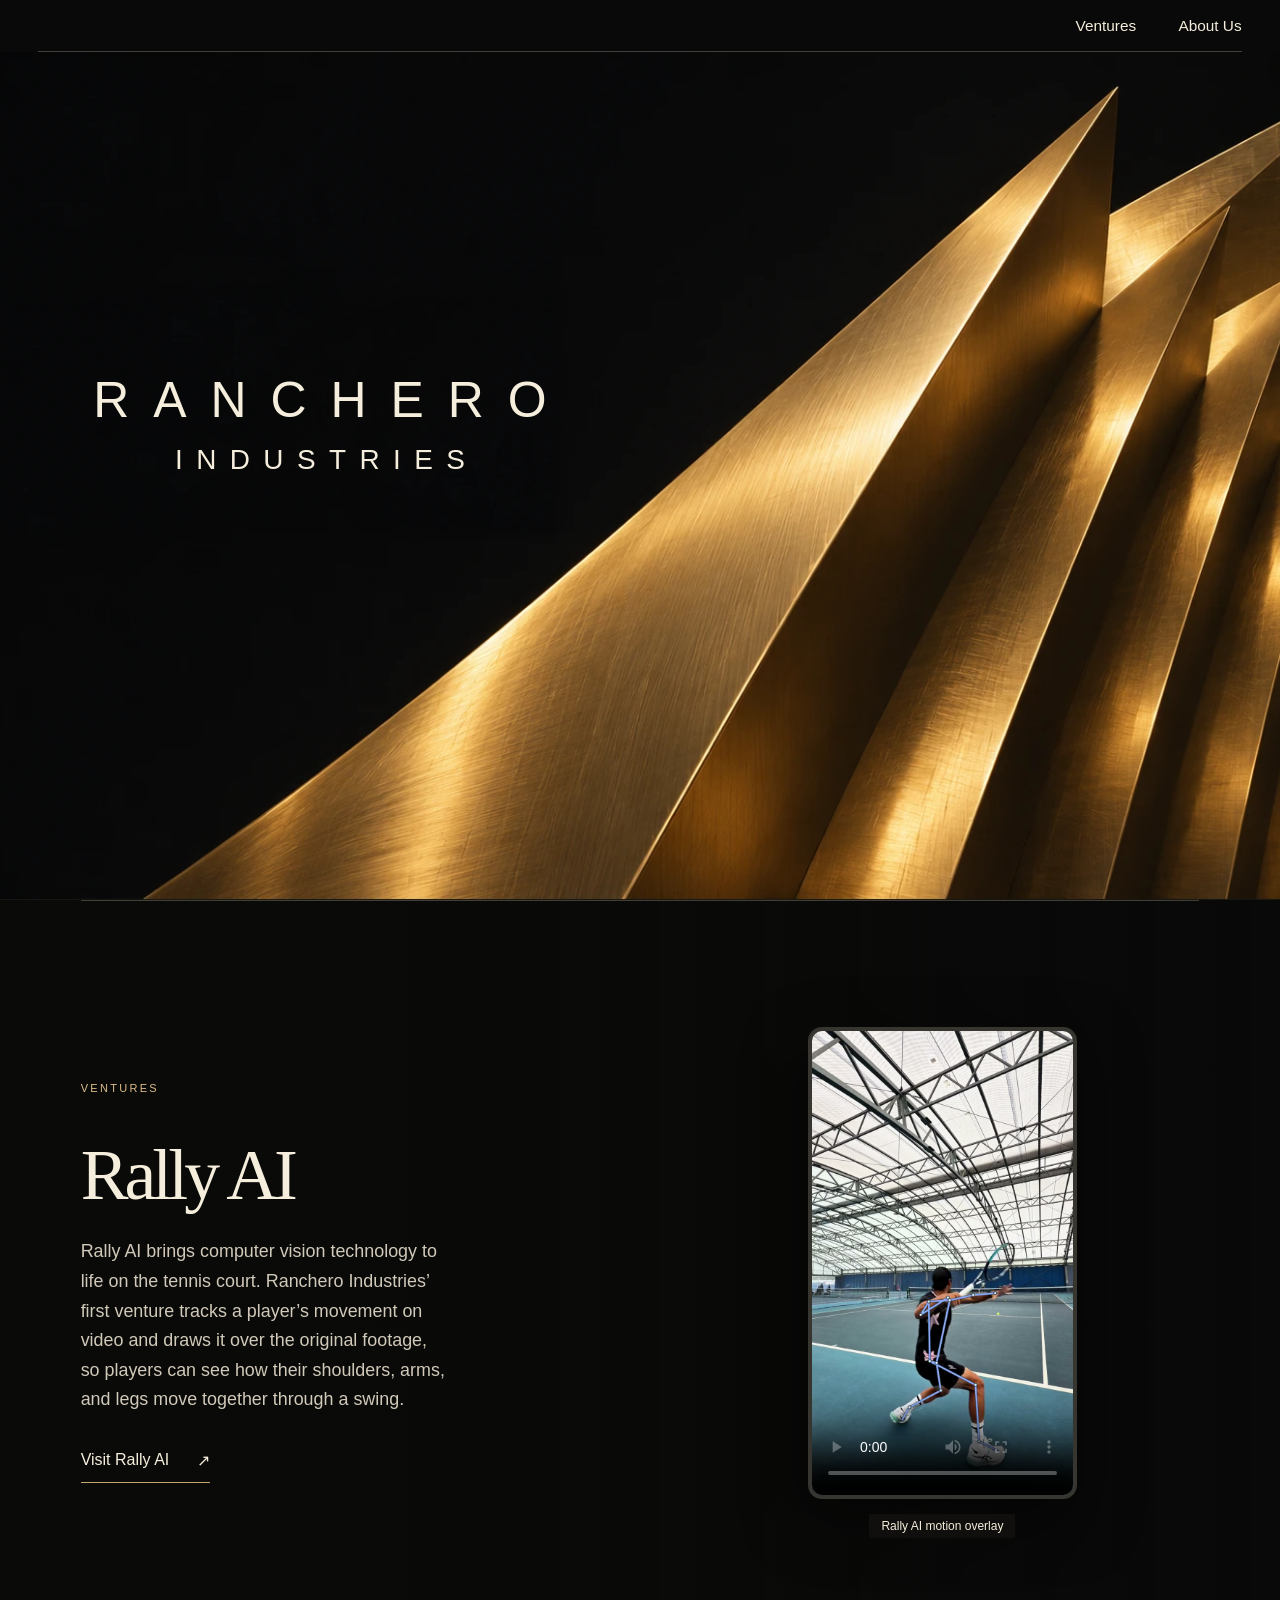
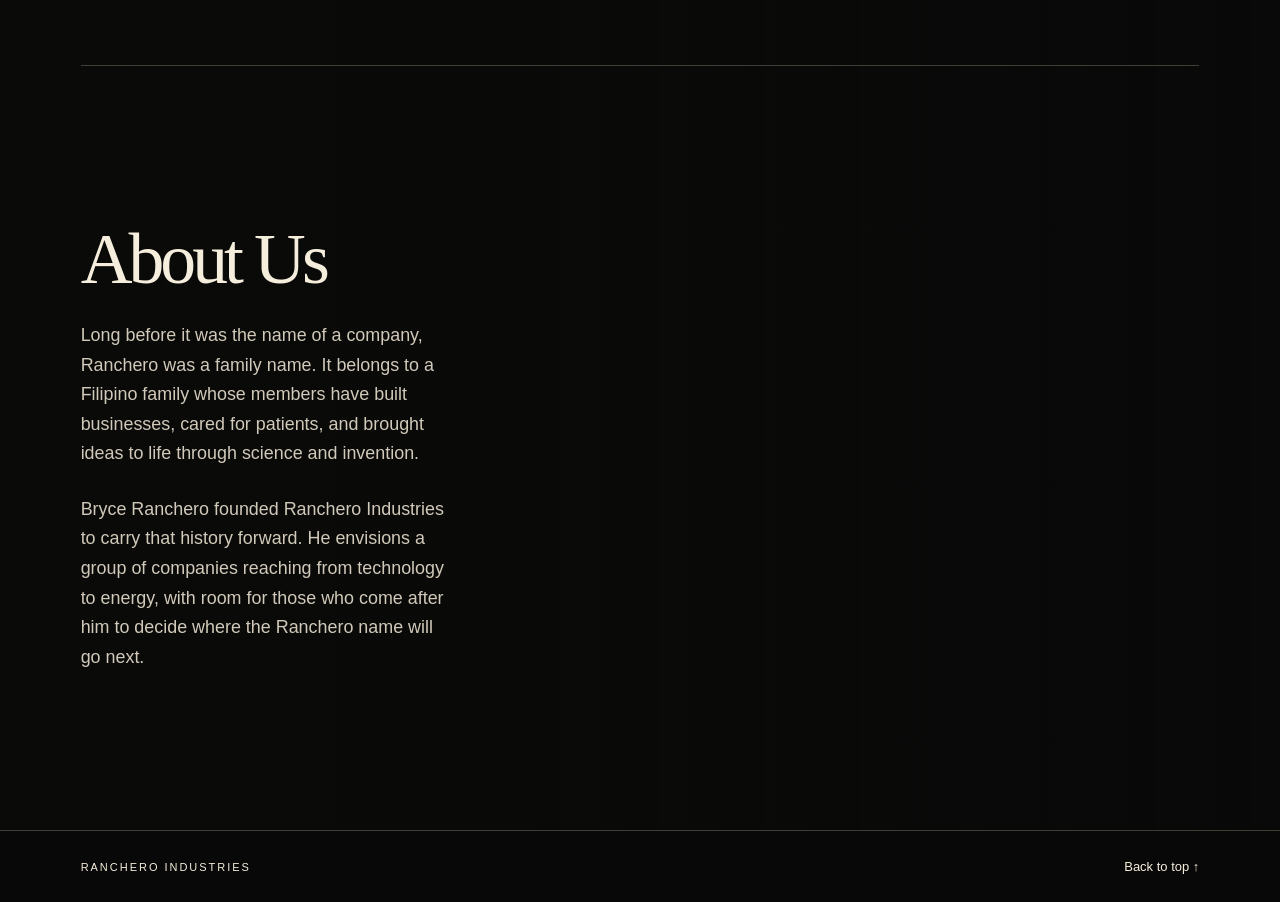
==== index.html @ 06ce4189 "Publish Ranchero Industries website" ====
<!doctype html>
<html lang="en">
<head>
  <meta charset="utf-8">
  <meta name="viewport" content="width=device-width, initial-scale=1">
  <meta name="theme-color" content="#090909">
  <meta name="description" content="Ranchero Industries is the home of Bryce Ranchero’s ventures, beginning with Rally AI.">
  <link rel="canonical" href="https://rancheroindustries.com/">
  <title>Ranchero Industries | Bryce Ranchero</title>
  <link rel="stylesheet" href="style.css">
  <script src="scroll.js" defer></script>
</head>
<body id="top">
  <a class="skip" href="#ventures">Skip to ventures</a>
  <div class="sculpture" aria-hidden="true"></div>
  <header class="site-header">
    <nav aria-label="Main navigation">
      <a href="#ventures">Ventures</a>
      <a href="#about">About Us</a>
    </nav>
  </header>
  <main>
    <section class="hero" aria-labelledby="company">
      <h1 class="wordmark" id="company"><span>Ranchero</span> <span>Industries</span></h1>
    </section>
    <section class="chapter ventures" id="ventures" aria-labelledby="venture-title">
      <div class="reading-column">
        <p class="section-label">Ventures</p>
        <h2 id="venture-title">Rally AI</h2>
        <p class="body-copy">Rally AI brings computer vision technology to life on the tennis court. Ranchero Industries’ first venture tracks a player’s movement on video and draws it over the original footage, so players can see how their shoulders, arms, and legs move together through a swing.</p>
        <a class="action" href="https://therallyai.com">Visit Rally AI <span aria-hidden="true">↗</span></a>
      </div>
      <figure class="product">
        <video width="810" height="1440" controls playsinline preload="metadata" poster="assets/indoor-rally-skeleton-poster.jpg" aria-label="Tennis practice with Rally AI tracking the near player’s movement">
          <source src="assets/indoor-rally-skeleton.mp4" type="video/mp4">
          <a href="assets/indoor-rally-skeleton.mp4">Watch the motion overlay</a>
        </video>
        <figcaption>Rally AI motion overlay</figcaption>
      </figure>
    </section>
    <section class="chapter" id="about" aria-labelledby="about-title">
      <div class="reading-column" id="vision">
        <h2 id="about-title">About Us</h2>
        <p class="body-copy">Long before it was the name of a company, Ranchero was a family name. It belongs to a Filipino family whose members have built businesses, cared for patients, and brought ideas to life through science and invention.</p>
        <p class="body-copy">Bryce Ranchero founded Ranchero Industries to carry that history forward. He envisions a group of companies reaching from technology to energy, with room for those who come after him to decide where the Ranchero name will go next.</p>
      </div>
    </section>
  </main>
  <footer>
    <span>Ranchero Industries</span>
    <a href="#top">Back to top ↑</a>
  </footer>
</body>
</html>
---- style.css ----
:root {
  color-scheme: dark;
  --ink: #090909;
  --ivory: #f6eedc;
  --muted: #d1c9b9;
  --rule: rgb(232 219 191 / 25%);
  --header: clamp(52px, 3.77vw, 74px);
  --gutter: clamp(24px, 6.3vw, 126px);
  font-family: Helvetica, Arial, sans-serif;
  color: var(--ivory);
  background: var(--ink);
  scroll-padding-top: var(--header);
}
* { box-sizing: border-box; }
body { margin: 0; isolation: isolate; }
a { color: inherit; text-decoration: none; }
a:focus-visible { outline: 2px solid var(--ivory); outline-offset: 5px; }
.skip { position: fixed; top: -100px; left: 1rem; z-index: 5; padding: 10px; background: var(--ink); }
.skip:focus { top: 6px; }
.sculpture {
  position: fixed;
  z-index: -1;
  pointer-events: none;
  inset: var(--header) 0 0;
  background: var(--ink) url("assets/brass-sculpture.webp") center / cover no-repeat;
  transform-origin: 77% 55%;
  transform: scale(var(--art-scale, 1));
}
.site-header {
  position: sticky;
  top: 0;
  z-index: 3;
  padding: 0 3%;
  background: #090909;
}
nav {
  height: var(--header);
  display: flex;
  justify-content: flex-end;
  align-items: stretch;
  gap: clamp(24px, 3.3vw, 56px);
  border-bottom: 1px solid var(--rule);
}
nav a { display: grid; align-items: center; font-size: clamp(14px, 1.2vw, 21px); }
nav a:hover, footer a:hover { text-decoration: underline; text-underline-offset: .35em; }
.hero { position: relative; height: calc(100svh - var(--header)); }
.wordmark {
  position: absolute;
  left: 25%;
  top: 44%;
  transform: translate(-50%, -50%);
  display: grid;
  justify-items: center;
  gap: .35em;
  margin: 0;
  color: var(--ivory);
  font: 400 3.9vw/1.1 Helvetica, Arial, sans-serif;
  text-transform: uppercase;
}
.wordmark span { letter-spacing: .48em; padding-left: .48em; }
.wordmark span + span { font-size: .56em; }
.chapter {
  position: relative;
  display: grid;
  align-content: center;
  min-height: 85svh;
  padding: clamp(64px, 9vw, 155px) var(--gutter);
  background: linear-gradient(90deg, rgb(10 10 9 / 99%) 0%, rgb(10 10 9 / 93%) 41%, rgb(10 10 9 / 62%) 63%, rgb(10 10 9 / 8%));
}
.chapter::before {
  content: "";
  position: absolute;
  inset: 0 var(--gutter) auto;
  height: 1px;
  background: var(--rule);
}
.reading-column { max-width: 660px; }
.section-label {
  margin: 0 0 clamp(25px, 3.5vw, 54px);
  font-size: 11px;
  font-weight: 500;
  letter-spacing: .21em;
  text-transform: uppercase;
  color: #debe89;
}
h2 { font: 400 clamp(48px, 5.6vw, 94px)/1.01 Georgia, serif; letter-spacing: -.055em; margin: 0; }
.body-copy { max-width: 37ch; font-size: clamp(17px, 1.4vw, 21px); line-height: 1.65; color: var(--muted); margin: 26px 0 0; }
.byline { font-size: 16px; line-height: 1.5; margin: 38px 0 0; }
.byline span { display: block; margin-top: 3px; font-size: 13px; color: var(--muted); }
.ventures { grid-template-columns: minmax(0, 1fr) minmax(0, .95fr); align-items: center; gap: 5vw; }
.action {
  display: inline-flex;
  align-items: center;
  gap: 28px;
  border-bottom: 1px solid #c5a66e;
  margin-top: 24px;
  padding: 12px 0;
}
.action:hover { color: #ffe1ab; }
.product { justify-self: center; text-align: center; margin: 0; }
.product video {
  display: block;
  width: min(100%, clamp(235px, 21vw, 320px));
  height: auto;
  margin: 0 auto;
  border: 4px solid #36352f;
  border-radius: 14px;
  box-shadow: 0 20px 60px #0008;
}
.product figcaption { margin: 15px auto 0; padding: 5px 12px; width: fit-content; background: #12110fee; font-size: 12px; color: var(--ivory); }
footer {
  display: flex;
  align-items: center;
  justify-content: space-between;
  padding: 28px var(--gutter);
  border-top: 1px solid var(--rule);
  background: rgb(9 9 9 / 90%);
  font-size: 13px;
}
footer span { letter-spacing: .18em; text-transform: uppercase; font-size: 11px; }
@media (max-width: 650px) {
  .sculpture { background-position: 54% center; }
  .wordmark {
    top: 27%;
    left: 50%;
    font-size: clamp(26px, 8vw, 48px);
  }
  .hero { background: linear-gradient(#090909 0%, rgb(9 9 9 / 96%) 24%, transparent 59%); }
  .chapter {
    min-height: 75svh;
    padding-right: max(48px, 16vw);
    background: linear-gradient(90deg, rgb(9 9 9 / 98%) 0%, rgb(9 9 9 / 92%) 62%, rgb(9 9 9 / 52%) 86%, rgb(9 9 9 / 14%));
  }
  .ventures { grid-template-columns: 1fr; gap: 36px; }
  .product { justify-self: start; }
  footer { gap: 16px; }
}
@media (prefers-reduced-motion: reduce) {
  .sculpture { transform: none; }
}
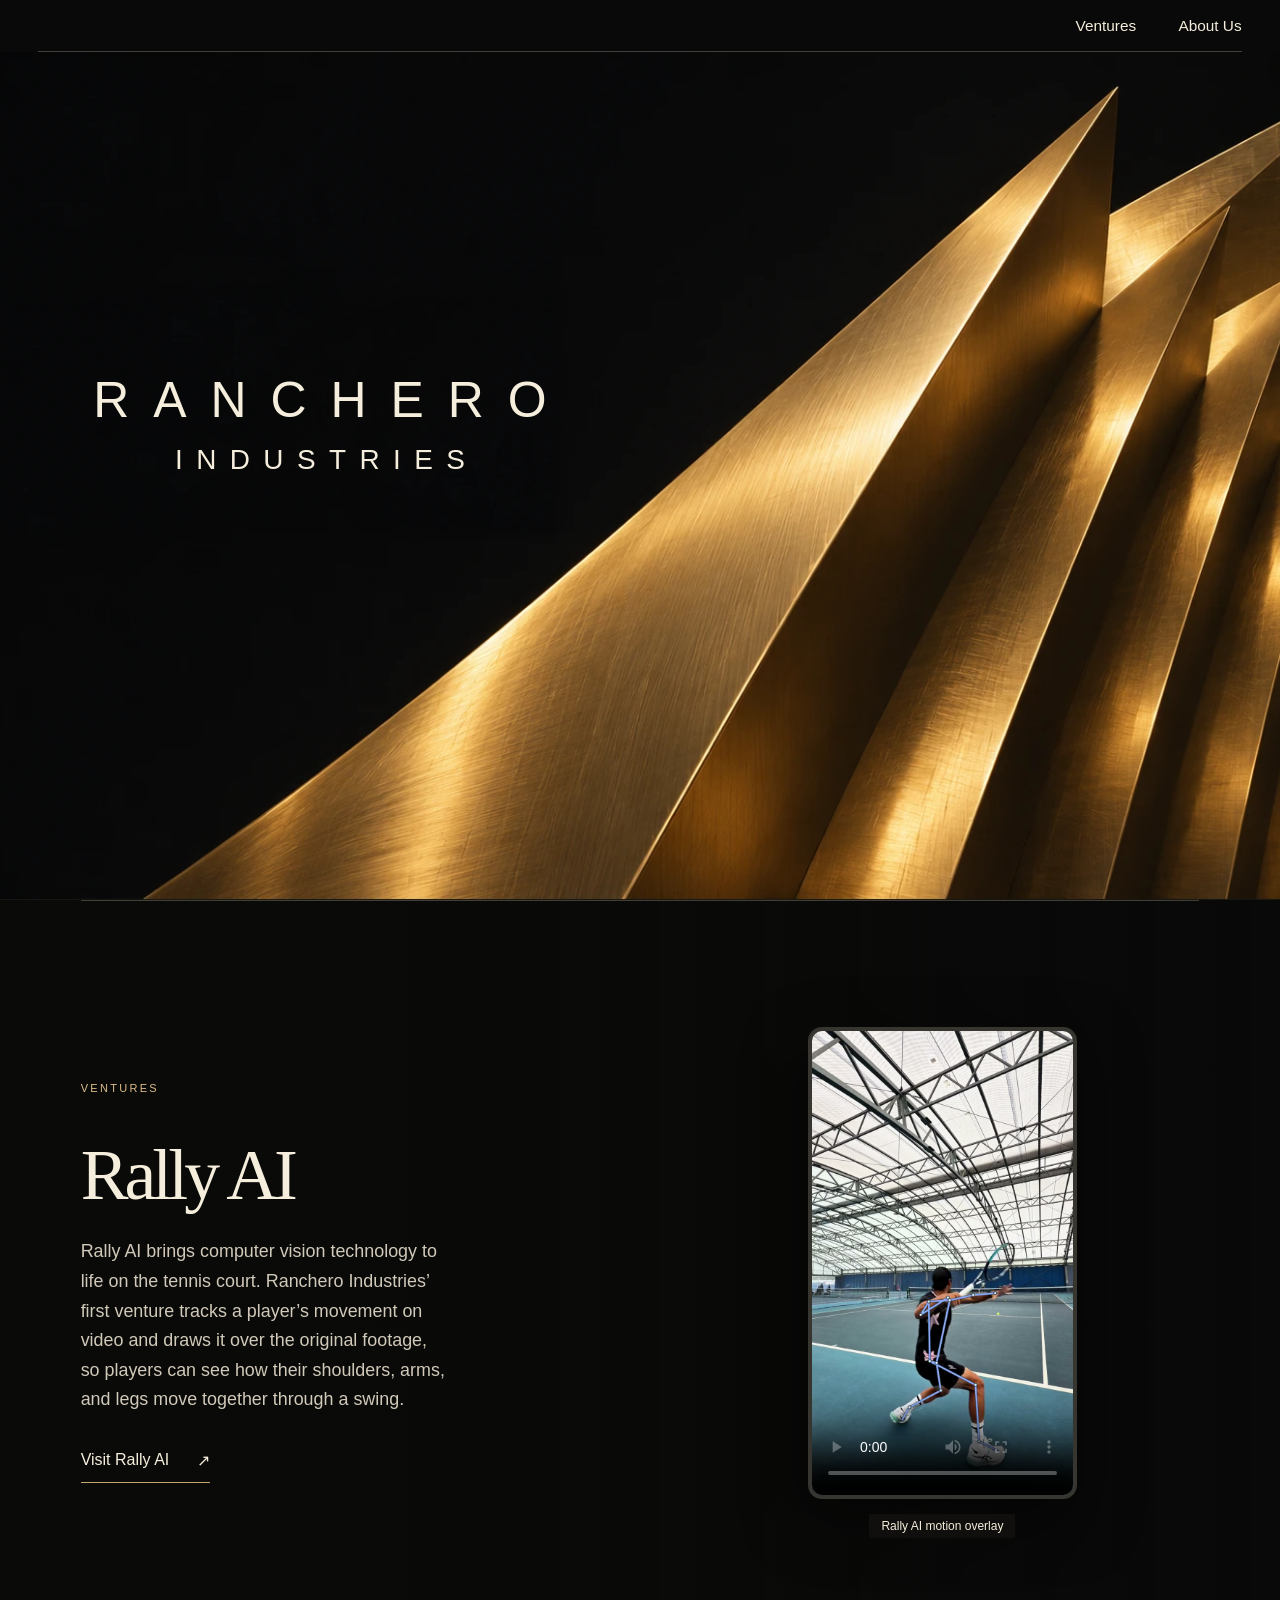
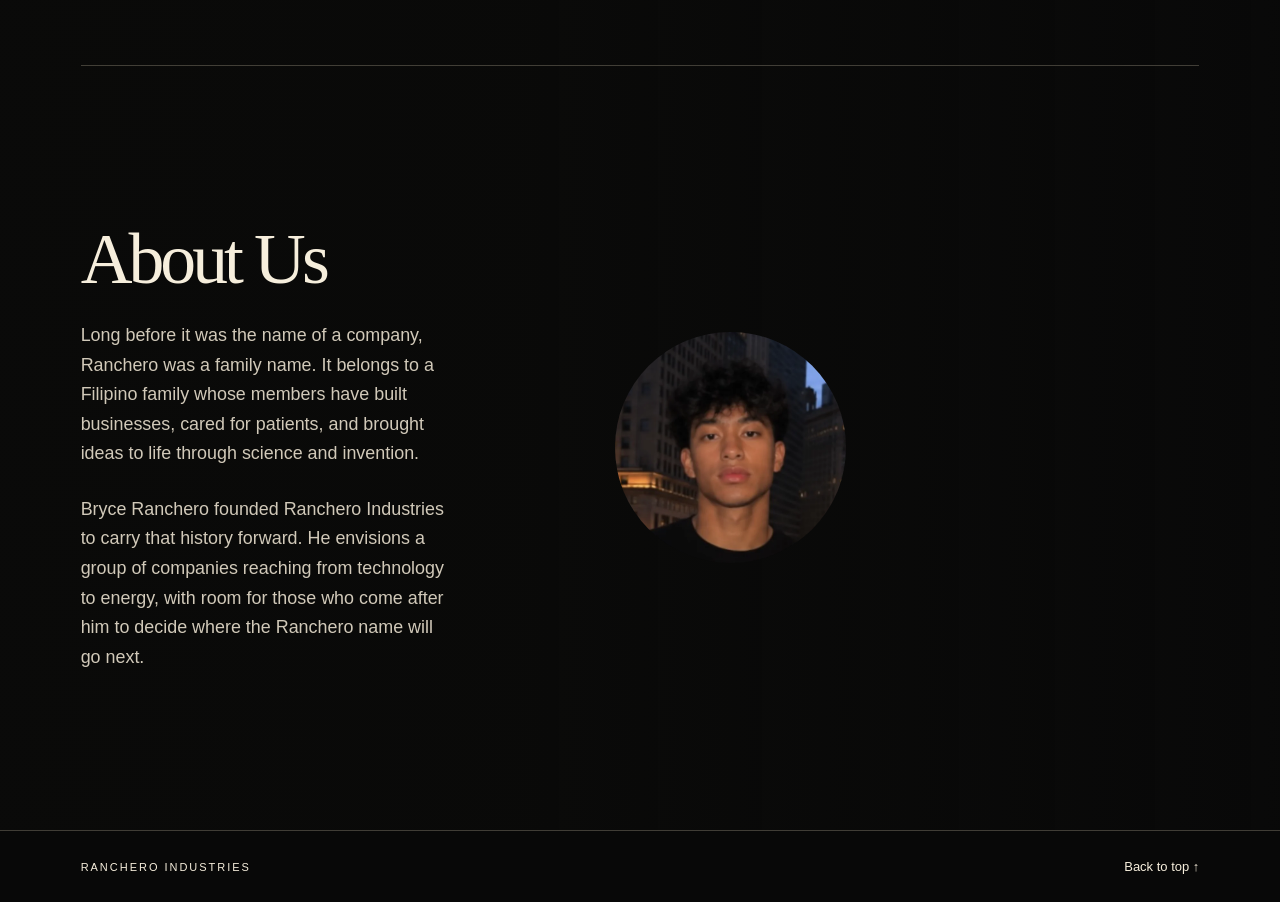
==== commit ff3aa1d1: "Add a circular founder portrait to About Us" ====
--- a/index.html
+++ b/index.html
@@ -7,7 +7,7 @@
   <meta name="description" content="Ranchero Industries is the home of Bryce Ranchero’s ventures, beginning with Rally AI.">
   <link rel="canonical" href="https://rancheroindustries.com/">
   <title>Ranchero Industries | Bryce Ranchero</title>
-  <link rel="stylesheet" href="style.css">
+  <link rel="stylesheet" href="style.css?v=founder-portrait">
   <script src="scroll.js" defer></script>
 </head>
 <body id="top">
@@ -39,10 +39,13 @@
       </figure>
     </section>
     <section class="chapter" id="about" aria-labelledby="about-title">
-      <div class="reading-column" id="vision">
+      <div class="about-layout" id="vision">
         <h2 id="about-title">About Us</h2>
-        <p class="body-copy">Long before it was the name of a company, Ranchero was a family name. It belongs to a Filipino family whose members have built businesses, cared for patients, and brought ideas to life through science and invention.</p>
-        <p class="body-copy">Bryce Ranchero founded Ranchero Industries to carry that history forward. He envisions a group of companies reaching from technology to energy, with room for those who come after him to decide where the Ranchero name will go next.</p>
+        <img class="founder-portrait" src="assets/bryce-ranchero.webp" alt="Bryce Ranchero, founder of Ranchero Industries" width="720" height="720" loading="lazy">
+        <div class="about-copy">
+          <p class="body-copy">Long before it was the name of a company, Ranchero was a family name. It belongs to a Filipino family whose members have built businesses, cared for patients, and brought ideas to life through science and invention.</p>
+          <p class="body-copy">Bryce Ranchero founded Ranchero Industries to carry that history forward. He envisions a group of companies reaching from technology to energy, with room for those who come after him to decide where the Ranchero name will go next.</p>
+        </div>
       </div>
     </section>
   </main>
--- a/style.css
+++ b/style.css
@@ -75,6 +75,23 @@
   background: var(--rule);
 }
 .reading-column { max-width: 660px; }
+.about-layout {
+  display: grid;
+  grid-template-areas: "title portrait" "copy portrait";
+  grid-template-columns: minmax(0, 50ch) auto;
+  column-gap: clamp(32px, 7vw, 112px);
+  justify-content: start;
+}
+.about-layout h2 { grid-area: title; }
+.about-copy { grid-area: copy; }
+.founder-portrait {
+  grid-area: portrait;
+  align-self: center;
+  display: block;
+  width: clamp(144px, 18vw, 250px);
+  height: auto;
+  border-radius: 50%;
+}
 .section-label {
   margin: 0 0 clamp(25px, 3.5vw, 54px);
   font-size: 11px;
@@ -119,7 +136,13 @@
 }
 footer span { letter-spacing: .18em; text-transform: uppercase; font-size: 11px; }
 @media (max-width: 650px) {
-  .sculpture { background-position: 54% center; }
+  .sculpture {
+    inset: 38svh 0 auto;
+    /* Keep the photo crop stable as the browser toolbar slides out of view. */
+    height: calc(100lvh - 38svh);
+    background-position: 88% top;
+    transform: none;
+  }
   .wordmark {
     top: 27%;
     left: 50%;
@@ -132,8 +155,28 @@
     background: linear-gradient(90deg, rgb(9 9 9 / 98%) 0%, rgb(9 9 9 / 92%) 62%, rgb(9 9 9 / 52%) 86%, rgb(9 9 9 / 14%));
   }
   .ventures { grid-template-columns: 1fr; gap: 36px; }
+  .about-layout {
+    grid-template-areas: "title portrait" "copy copy";
+    grid-template-columns: minmax(0, 1fr) auto;
+    align-items: center;
+    column-gap: 12px;
+  }
+  .about-layout h2 { font-size: clamp(39px, 12.5vw, 48px); }
+  .founder-portrait { width: clamp(64px, 21vw, 104px); }
+  .ventures::after {
+    content: "";
+    position: absolute;
+    inset: auto 0 100%;
+    height: clamp(48px, 10svh, 96px);
+    background: inherit;
+    mask-image: linear-gradient(transparent, black);
+    pointer-events: none;
+  }
   .product { justify-self: start; }
   footer { gap: 16px; }
+}
+@media (max-width: 650px) and (prefers-reduced-motion: no-preference) {
+  :root { scroll-behavior: smooth; }
 }
 @media (prefers-reduced-motion: reduce) {
   .sculpture { transform: none; }
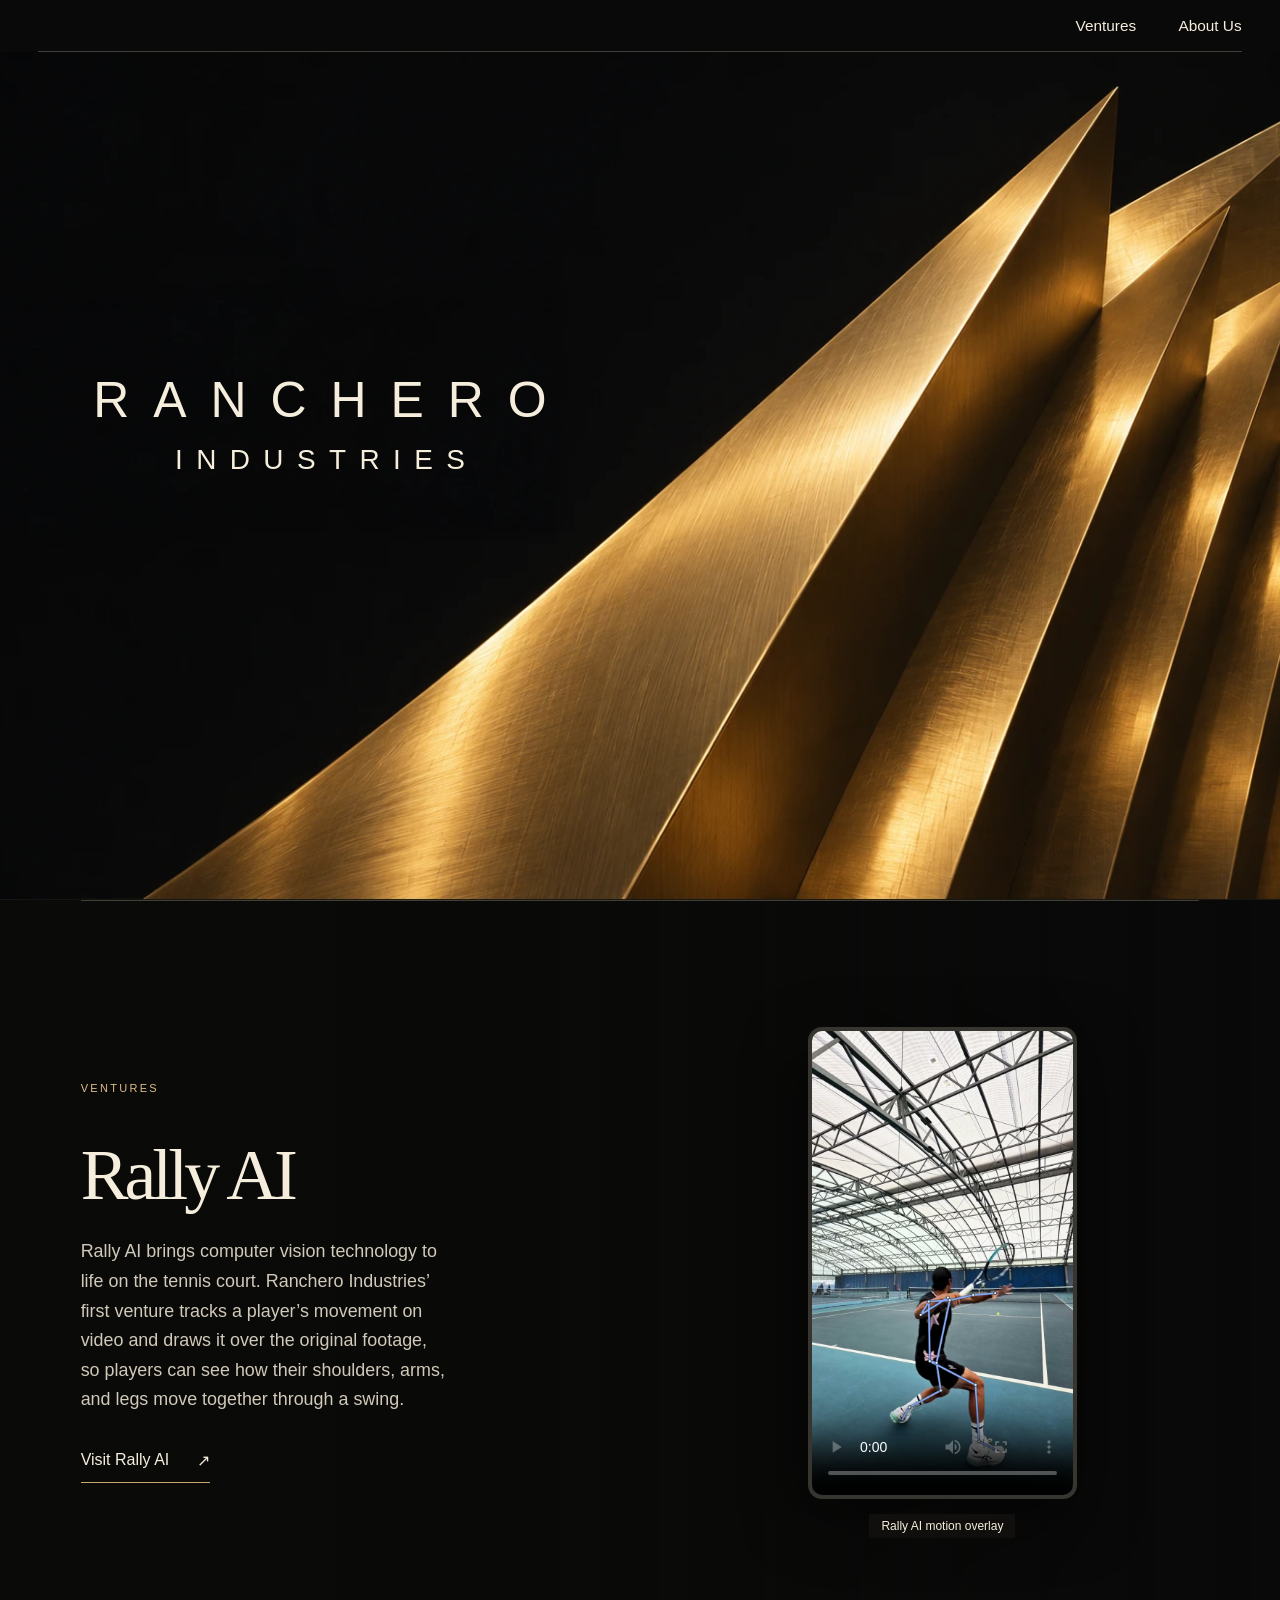
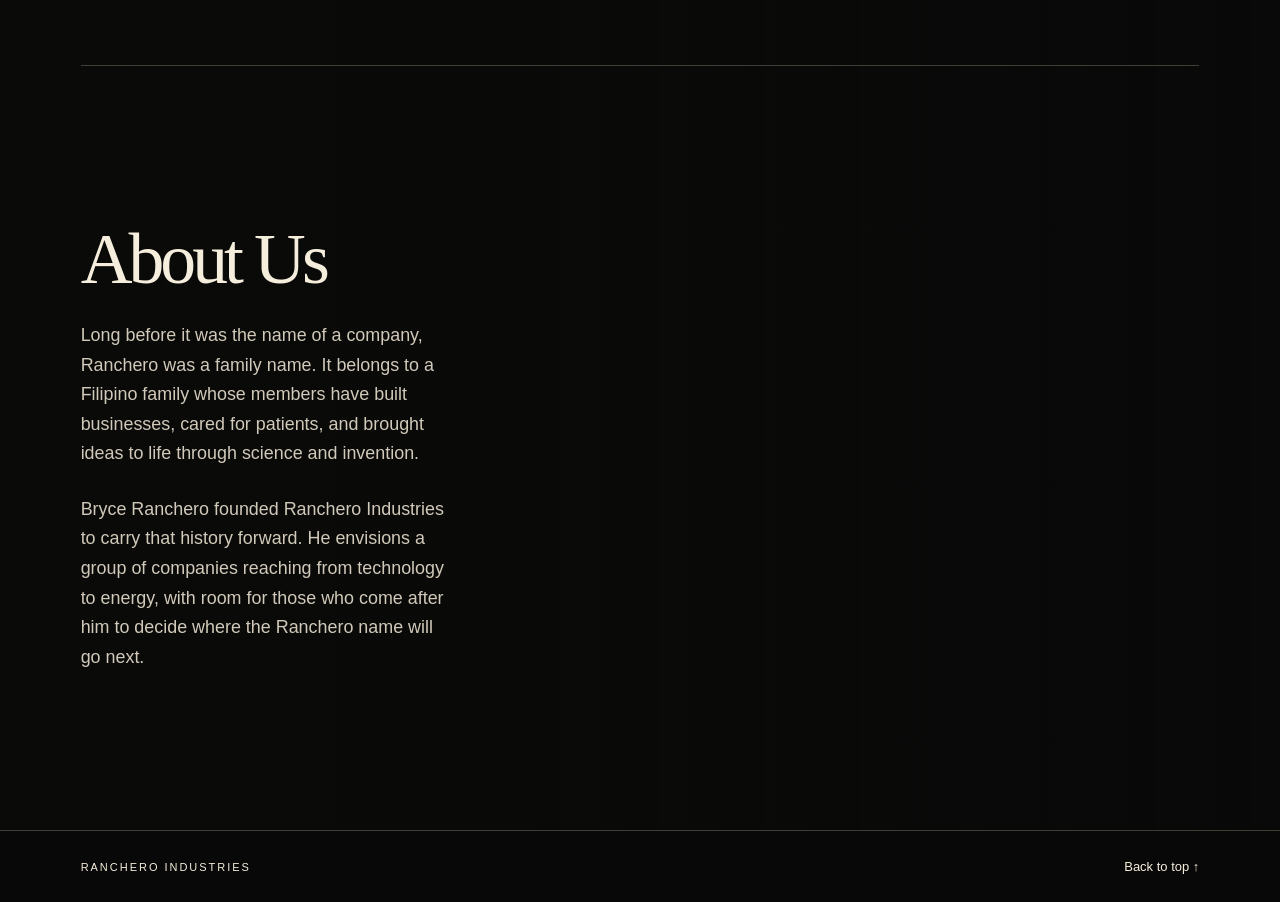
==== commit e6328087: "Remove the founder portrait and restore the About Us layout" ====
--- a/index.html
+++ b/index.html
@@ -7,7 +7,7 @@
   <meta name="description" content="Ranchero Industries is the home of Bryce Ranchero’s ventures, beginning with Rally AI.">
   <link rel="canonical" href="https://rancheroindustries.com/">
   <title>Ranchero Industries | Bryce Ranchero</title>
-  <link rel="stylesheet" href="style.css?v=founder-portrait">
+  <link rel="stylesheet" href="style.css">
   <script src="scroll.js" defer></script>
 </head>
 <body id="top">
@@ -39,13 +39,10 @@
       </figure>
     </section>
     <section class="chapter" id="about" aria-labelledby="about-title">
-      <div class="about-layout" id="vision">
+      <div class="reading-column" id="vision">
         <h2 id="about-title">About Us</h2>
-        <img class="founder-portrait" src="assets/bryce-ranchero.webp" alt="Bryce Ranchero, founder of Ranchero Industries" width="720" height="720" loading="lazy">
-        <div class="about-copy">
-          <p class="body-copy">Long before it was the name of a company, Ranchero was a family name. It belongs to a Filipino family whose members have built businesses, cared for patients, and brought ideas to life through science and invention.</p>
-          <p class="body-copy">Bryce Ranchero founded Ranchero Industries to carry that history forward. He envisions a group of companies reaching from technology to energy, with room for those who come after him to decide where the Ranchero name will go next.</p>
-        </div>
+        <p class="body-copy">Long before it was the name of a company, Ranchero was a family name. It belongs to a Filipino family whose members have built businesses, cared for patients, and brought ideas to life through science and invention.</p>
+        <p class="body-copy">Bryce Ranchero founded Ranchero Industries to carry that history forward. He envisions a group of companies reaching from technology to energy, with room for those who come after him to decide where the Ranchero name will go next.</p>
       </div>
     </section>
   </main>
--- a/style.css
+++ b/style.css
@@ -75,23 +75,6 @@
   background: var(--rule);
 }
 .reading-column { max-width: 660px; }
-.about-layout {
-  display: grid;
-  grid-template-areas: "title portrait" "copy portrait";
-  grid-template-columns: minmax(0, 50ch) auto;
-  column-gap: clamp(32px, 7vw, 112px);
-  justify-content: start;
-}
-.about-layout h2 { grid-area: title; }
-.about-copy { grid-area: copy; }
-.founder-portrait {
-  grid-area: portrait;
-  align-self: center;
-  display: block;
-  width: clamp(144px, 18vw, 250px);
-  height: auto;
-  border-radius: 50%;
-}
 .section-label {
   margin: 0 0 clamp(25px, 3.5vw, 54px);
   font-size: 11px;
@@ -155,14 +138,6 @@
     background: linear-gradient(90deg, rgb(9 9 9 / 98%) 0%, rgb(9 9 9 / 92%) 62%, rgb(9 9 9 / 52%) 86%, rgb(9 9 9 / 14%));
   }
   .ventures { grid-template-columns: 1fr; gap: 36px; }
-  .about-layout {
-    grid-template-areas: "title portrait" "copy copy";
-    grid-template-columns: minmax(0, 1fr) auto;
-    align-items: center;
-    column-gap: 12px;
-  }
-  .about-layout h2 { font-size: clamp(39px, 12.5vw, 48px); }
-  .founder-portrait { width: clamp(64px, 21vw, 104px); }
   .ventures::after {
     content: "";
     position: absolute;
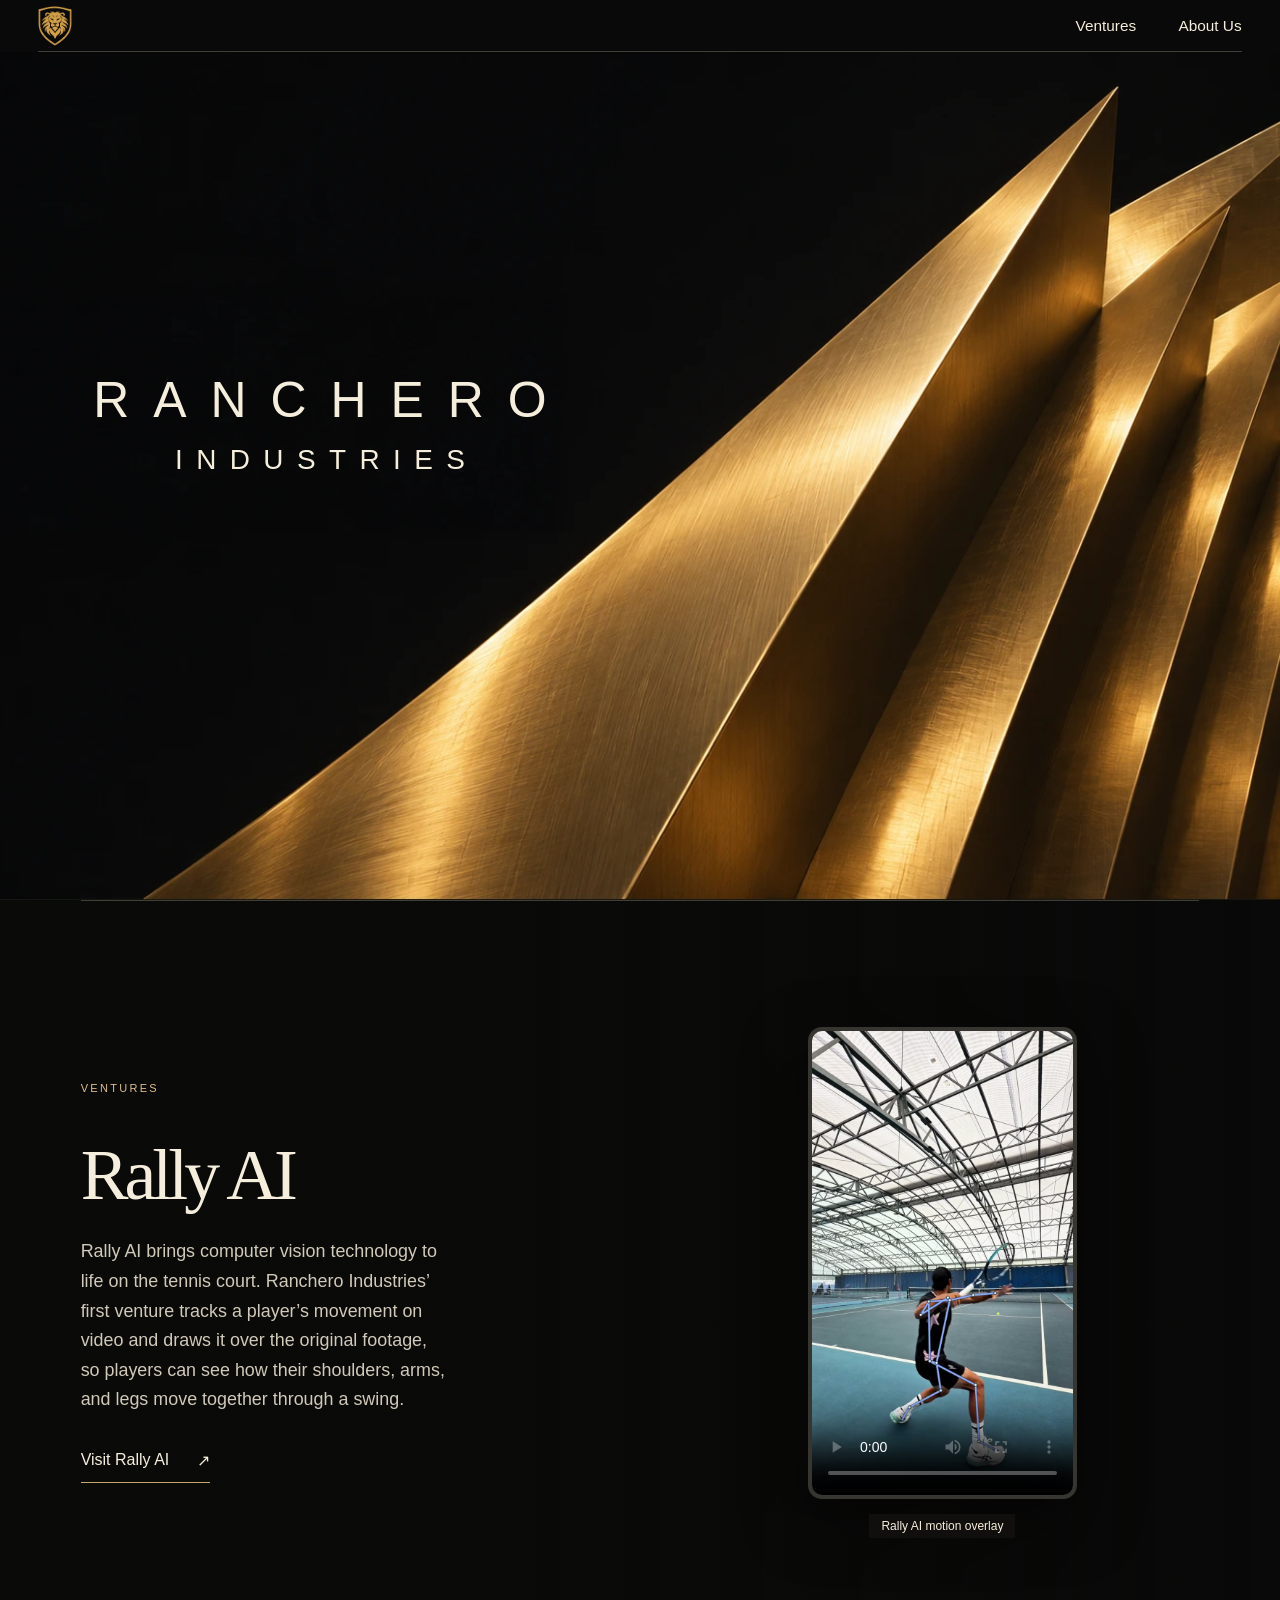
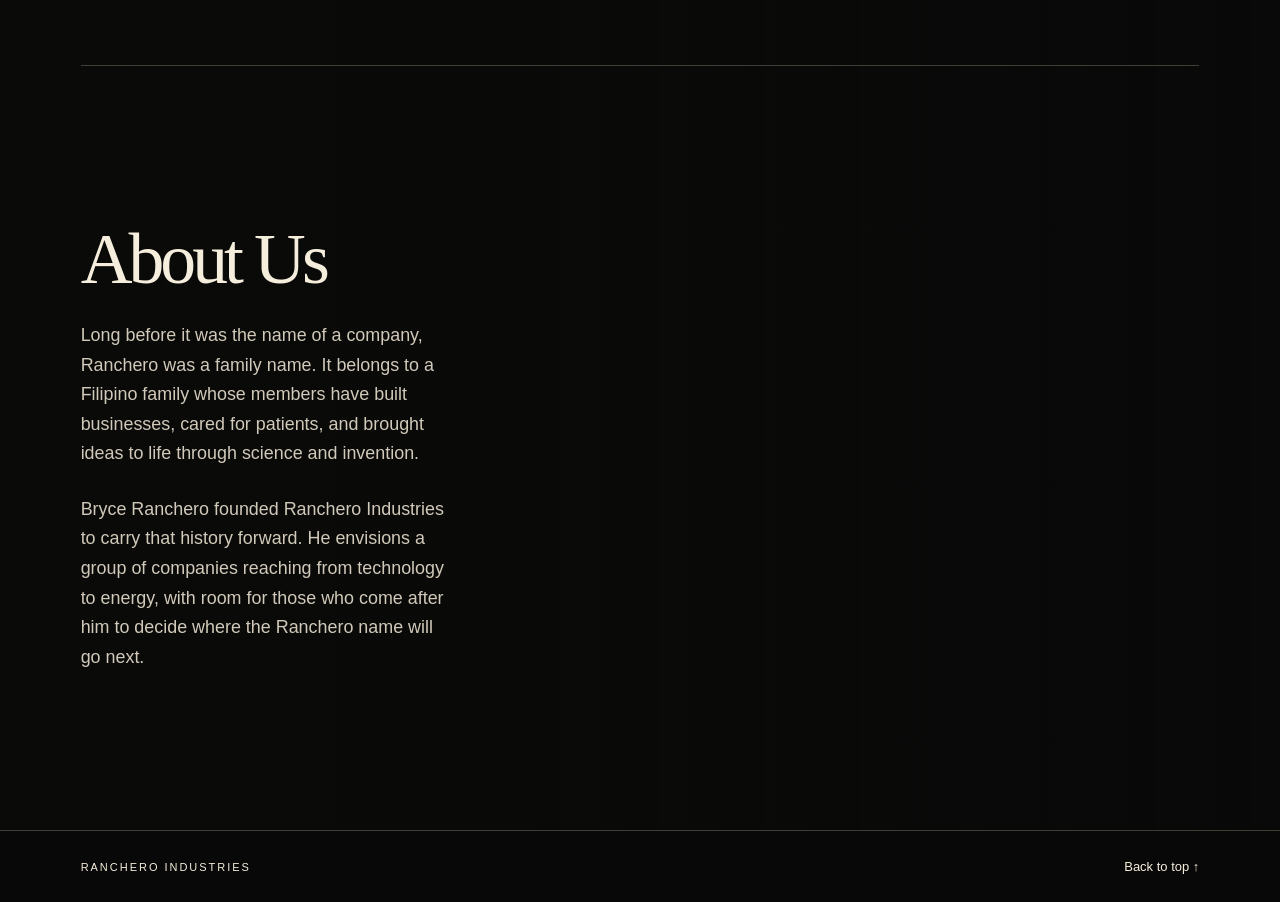
==== commit 3e54756b: "Add the gold lion shield to the website header" ====
--- a/index.html
+++ b/index.html
@@ -7,7 +7,7 @@
   <meta name="description" content="Ranchero Industries is the home of Bryce Ranchero’s ventures, beginning with Rally AI.">
   <link rel="canonical" href="https://rancheroindustries.com/">
   <title>Ranchero Industries | Bryce Ranchero</title>
-  <link rel="stylesheet" href="style.css">
+  <link rel="stylesheet" href="style.css?v=lion-shield">
   <script src="scroll.js" defer></script>
 </head>
 <body id="top">
@@ -15,6 +15,9 @@
   <div class="sculpture" aria-hidden="true"></div>
   <header class="site-header">
     <nav aria-label="Main navigation">
+      <a class="brand-home" href="#top">
+        <img src="assets/gold-lion-shield.webp" alt="Ranchero Industries home" width="166" height="200">
+      </a>
       <a href="#ventures">Ventures</a>
       <a href="#about">About Us</a>
     </nav>
--- a/style.css
+++ b/style.css
@@ -42,6 +42,13 @@
   border-bottom: 1px solid var(--rule);
 }
 nav a { display: grid; align-items: center; font-size: clamp(14px, 1.2vw, 21px); }
+.brand-home { margin-right: auto; min-width: 44px; justify-items: start; }
+.brand-home img {
+  display: block;
+  height: calc(var(--header) - 12px);
+  width: auto;
+  mix-blend-mode: lighten;
+}
 nav a:hover, footer a:hover { text-decoration: underline; text-underline-offset: .35em; }
 .hero { position: relative; height: calc(100svh - var(--header)); }
 .wordmark {
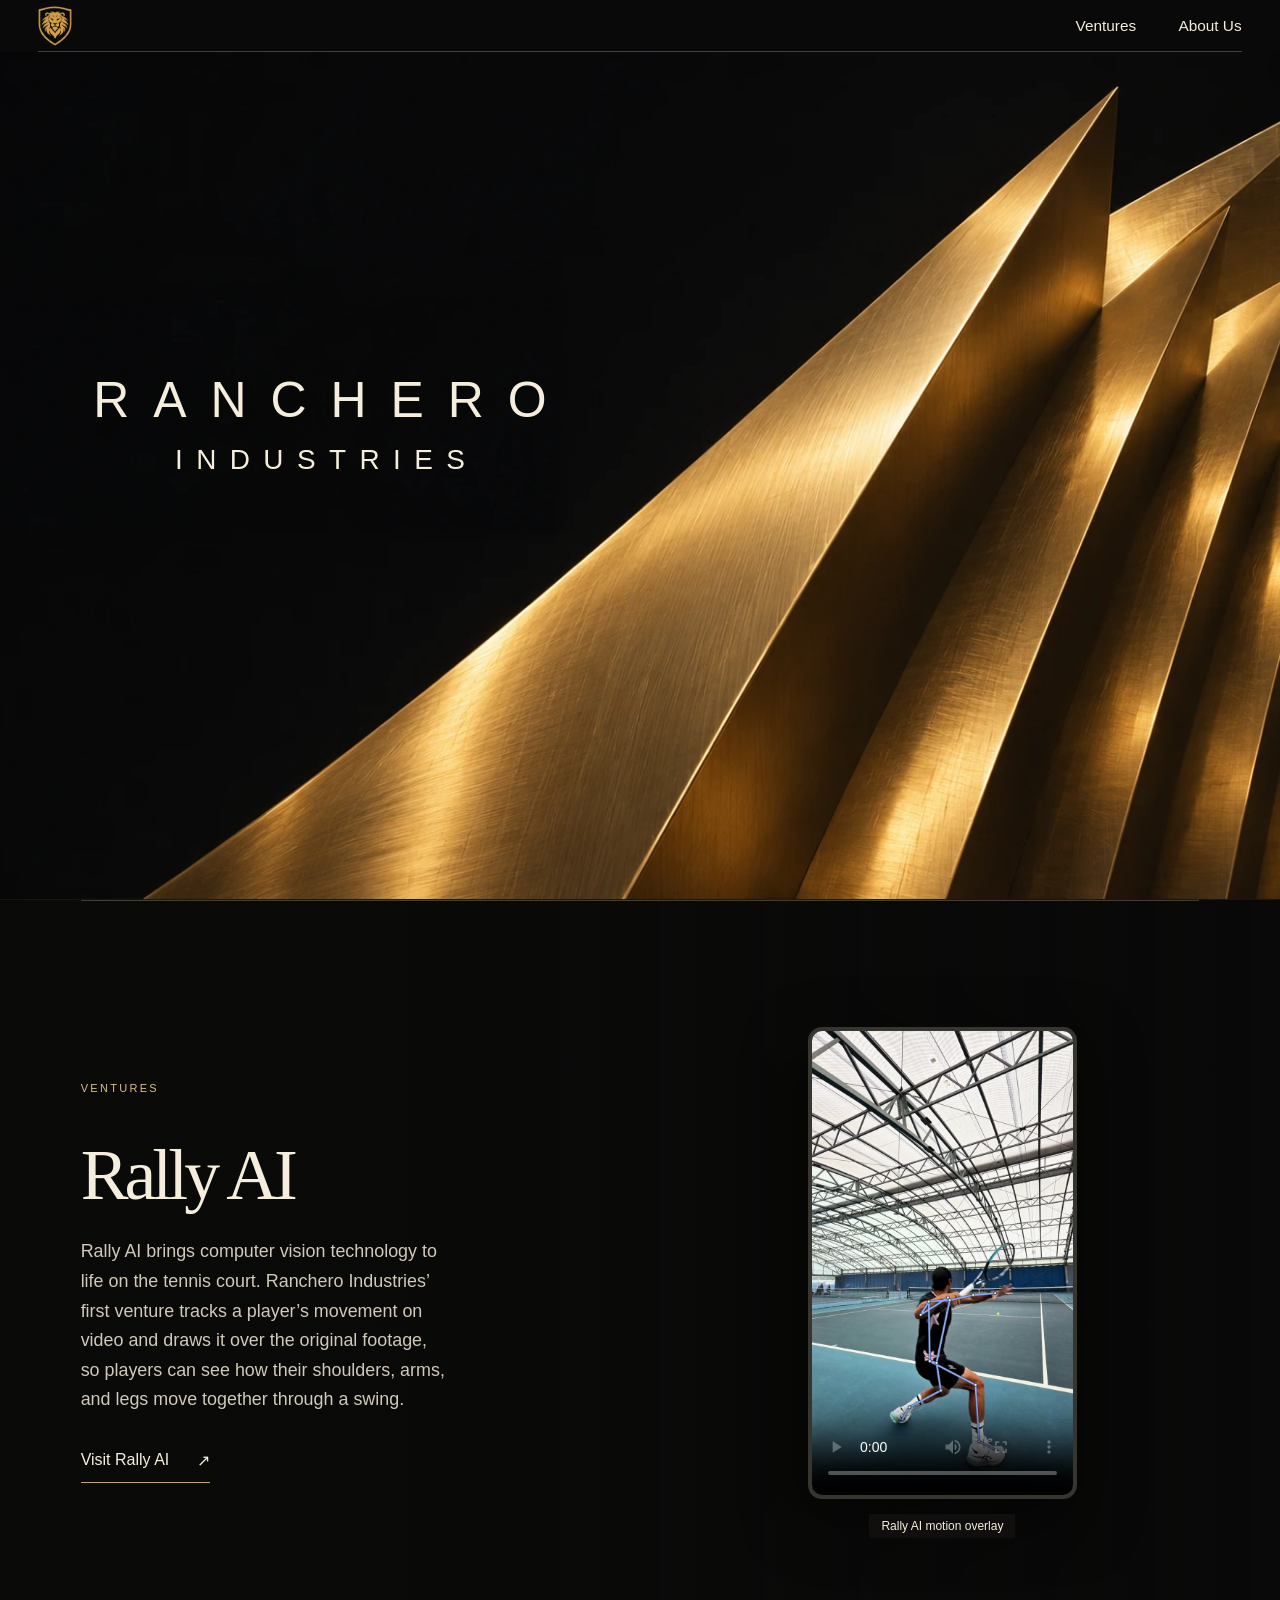
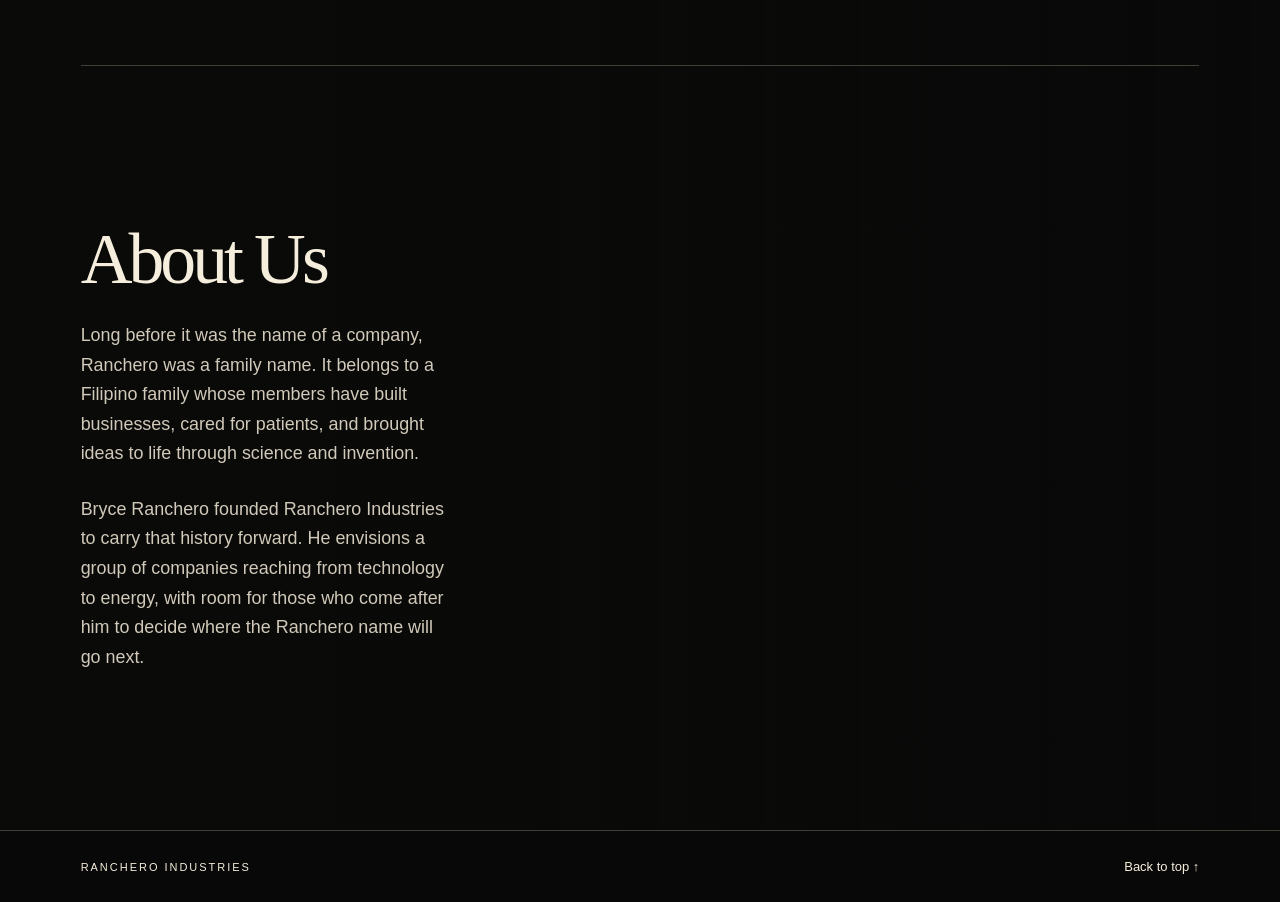
==== commit fe42d156: "Provide the gold lion preview for shared website links" ====
--- a/index.html
+++ b/index.html
@@ -5,6 +5,15 @@
   <meta name="viewport" content="width=device-width, initial-scale=1">
   <meta name="theme-color" content="#090909">
   <meta name="description" content="Ranchero Industries is the home of Bryce Ranchero’s ventures, beginning with Rally AI.">
+  <meta property="og:type" content="website">
+  <meta property="og:title" content="Ranchero Industries">
+  <meta property="og:description" content="Ranchero Industries is the home of Bryce Ranchero’s ventures, beginning with Rally AI.">
+  <meta property="og:url" content="https://rancheroindustries.com/">
+  <meta property="og:image" content="https://rancheroindustries.com/assets/ranchero-industries-share.jpg">
+  <meta property="og:image:type" content="image/jpeg">
+  <meta property="og:image:width" content="1200">
+  <meta property="og:image:height" content="628">
+  <meta property="og:image:alt" content="Ranchero Industries gold lion shield and wordmark on black">
   <link rel="canonical" href="https://rancheroindustries.com/">
   <title>Ranchero Industries | Bryce Ranchero</title>
   <link rel="stylesheet" href="style.css?v=lion-shield">
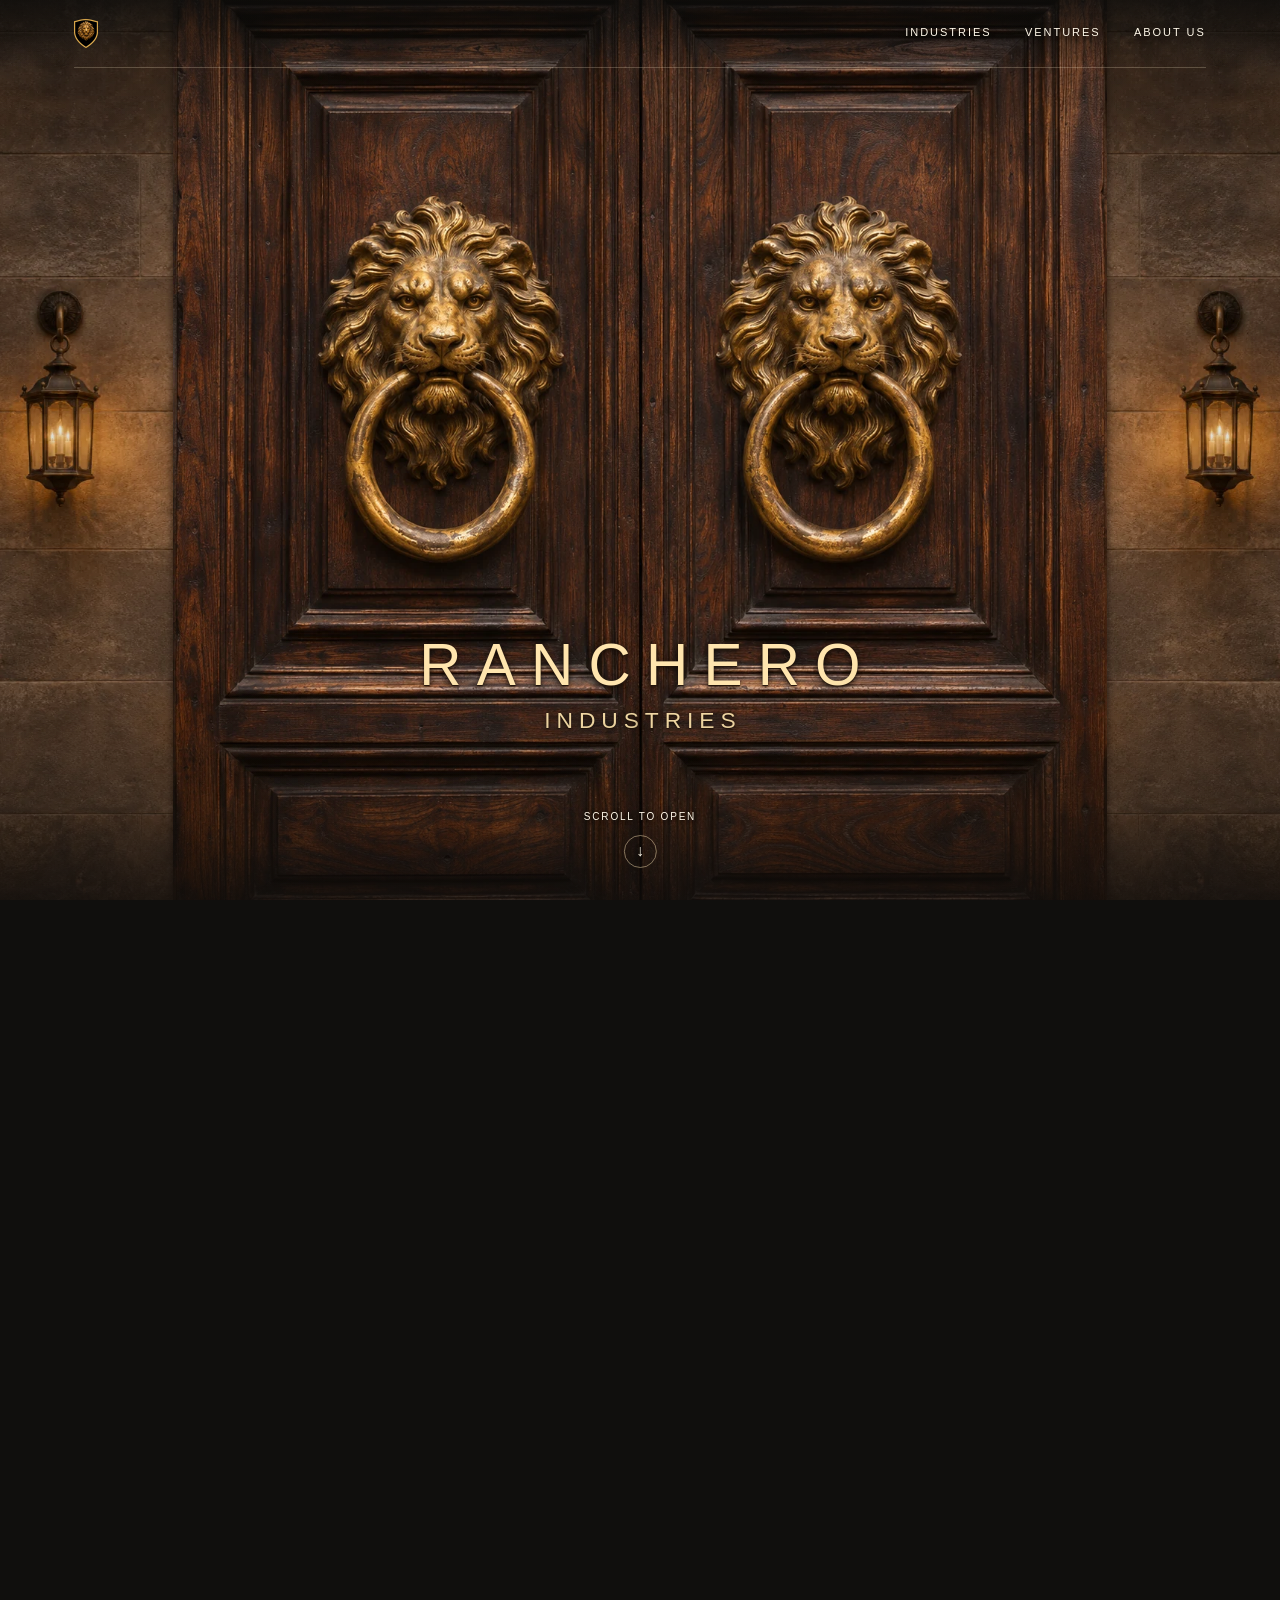
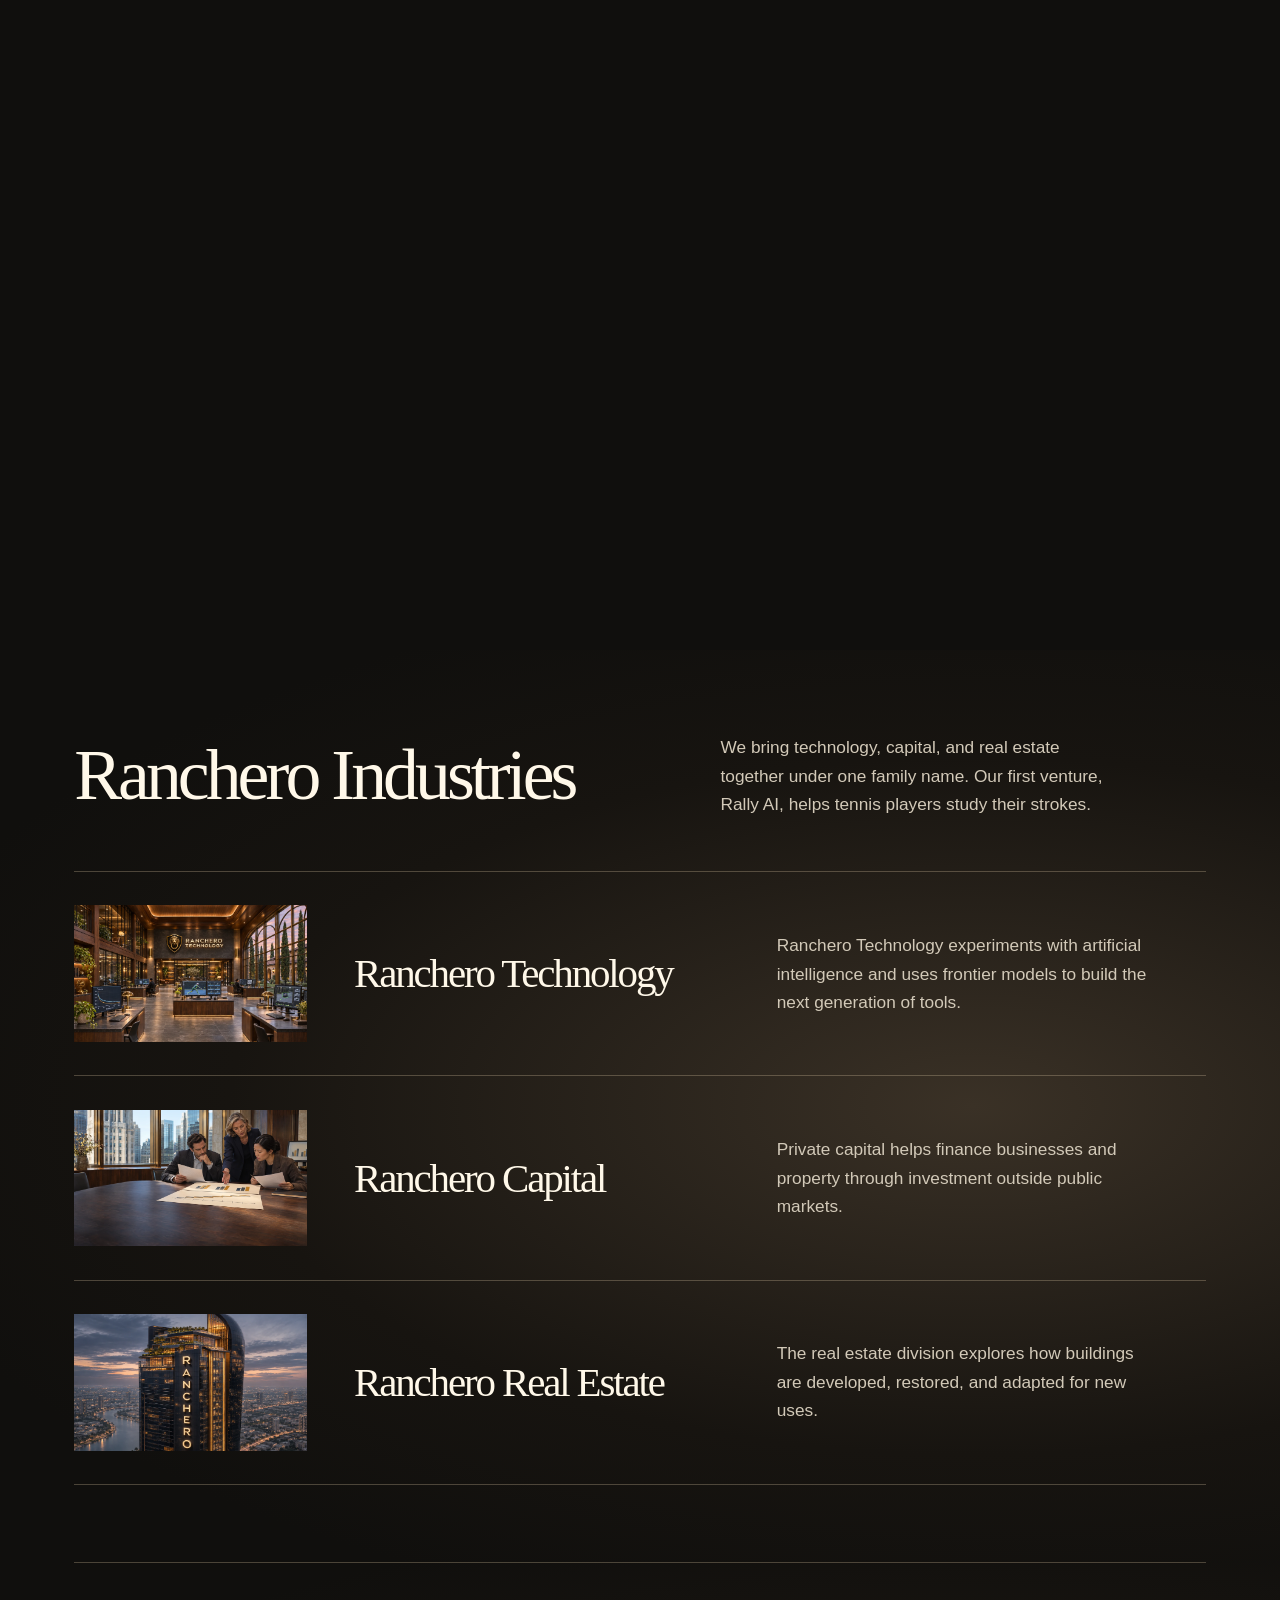
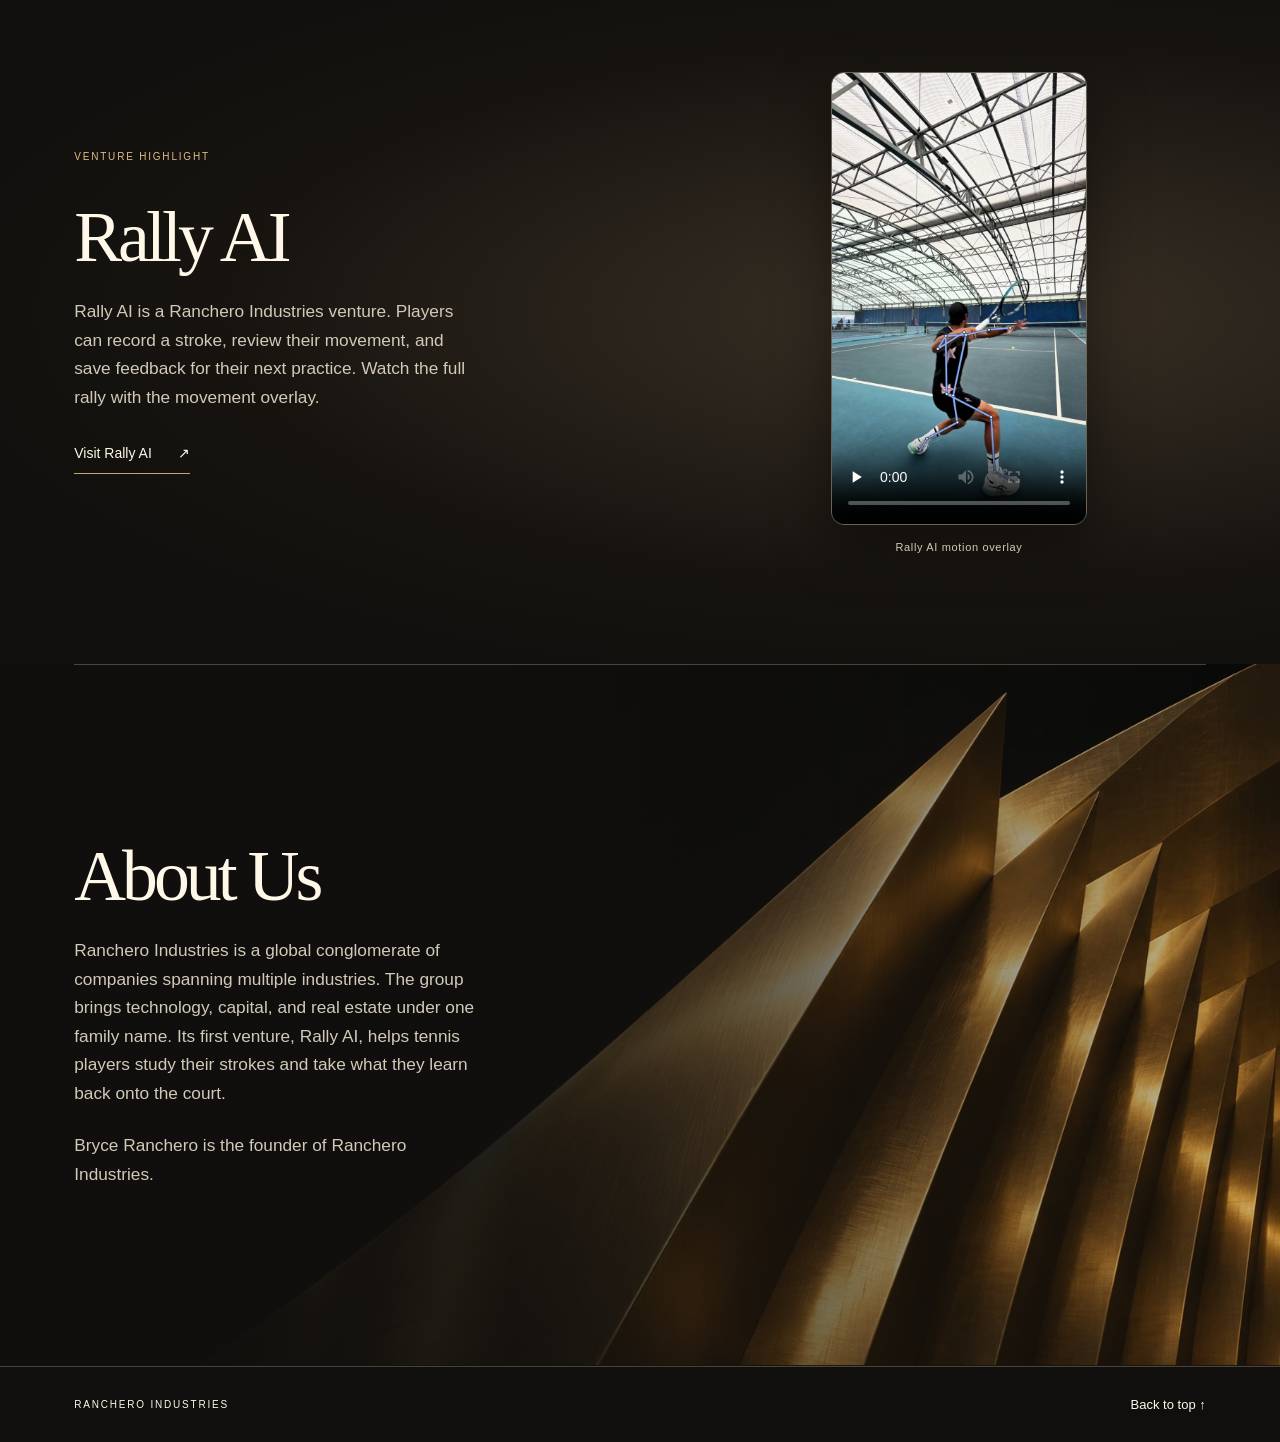
==== commit 81e5fb32: "Publish the Ranchero Industries estate and company overview" ====
--- a/index.html
+++ b/index.html
@@ -9,52 +9,114 @@
   <meta property="og:title" content="Ranchero Industries">
   <meta property="og:description" content="Ranchero Industries is the home of Bryce Ranchero’s ventures, beginning with Rally AI.">
   <meta property="og:url" content="https://rancheroindustries.com/">
-  <meta property="og:image" content="https://rancheroindustries.com/assets/ranchero-industries-share.jpg">
+  <meta property="og:image" content="https://rancheroindustries.com/assets/ranchero-industries-lion-share.jpg">
   <meta property="og:image:type" content="image/jpeg">
   <meta property="og:image:width" content="1200">
   <meta property="og:image:height" content="628">
-  <meta property="og:image:alt" content="Ranchero Industries gold lion shield and wordmark on black">
+  <meta property="og:image:alt" content="A shield bearing a sculpted brass lion’s head sits beside the Ranchero Industries wordmark on a black background.">
   <link rel="canonical" href="https://rancheroindustries.com/">
   <title>Ranchero Industries | Bryce Ranchero</title>
-  <link rel="stylesheet" href="style.css?v=lion-shield">
-  <script src="scroll.js" defer></script>
+  <link rel="stylesheet" href="style.css?v=venture-highlight">
+  <link rel="stylesheet" href="overview-content.css?v=venture-highlight">
+  <link rel="preload" href="assets/estate-courtyard.webp" as="image">
+  <script src="scroll.js?v=venture-highlight" defer></script>
 </head>
 <body id="top">
-  <a class="skip" href="#ventures">Skip to ventures</a>
-  <div class="sculpture" aria-hidden="true"></div>
+  <a class="skip" href="#industries">Skip to industries</a>
   <header class="site-header">
     <nav aria-label="Main navigation">
-      <a class="brand-home" href="#top">
-        <img src="assets/gold-lion-shield.webp" alt="Ranchero Industries home" width="166" height="200">
-      </a>
-      <a href="#ventures">Ventures</a>
-      <a href="#about">About Us</a>
+      <a class="brand-home" href="#top" aria-label="Ranchero Industries home"><img src="assets/brass-lion-shield.webp" srcset="assets/brass-lion-shield-header.webp 96w, assets/brass-lion-shield.webp 874w" sizes="(max-width: 680px) 20px, 24px" width="874" height="1060" alt=""></a>
+      <div class="nav-links"><a href="#industries">Industries</a><a href="#ventures">Ventures</a><a href="#about">About Us</a></div>
     </nav>
   </header>
   <main>
-    <section class="hero" aria-labelledby="company">
-      <h1 class="wordmark" id="company"><span>Ranchero</span> <span>Industries</span></h1>
+    <div class="entrance">
+      <div class="stage">
+        <div class="scene" aria-hidden="true">
+          <div class="courtyard"></div>
+          <div class="gate-light"></div>
+          <div class="doors">
+            <div class="jamb left-jamb"></div><div class="jamb right-jamb"></div>
+            <div class="leaf left-leaf">
+              <picture>
+                <source media="(max-aspect-ratio: 4/5)" srcset="assets/lion-door-mobile-left.webp">
+                <img src="assets/lion-door-left.webp" width="627" height="1254" alt="" fetchpriority="high">
+              </picture>
+              <div class="wordmark"><span>Ranchero</span><span>Industries</span></div>
+            </div>
+            <div class="leaf right-leaf">
+              <picture>
+                <source media="(max-aspect-ratio: 4/5)" srcset="assets/lion-door-mobile-right.webp">
+                <img src="assets/lion-door-right.webp" width="627" height="1254" alt="" fetchpriority="high">
+              </picture>
+              <div class="wordmark"><span>Ranchero</span><span>Industries</span></div>
+            </div>
+          </div>
+          <div class="scene-shade"></div>
+        </div>
+        <section class="opening" aria-labelledby="company">
+          <h1 class="visually-hidden" id="company">Ranchero Industries</h1>
+          <p class="visually-hidden">Paired brass lion-head knockers adorn the walnut doors.</p>
+          <a class="open-cue" href="#industries"><span>Scroll to open</span><span class="cue-arrow" aria-hidden="true">↓</span></a>
+        </section>
+        <div class="industry-stop" id="industries" tabindex="-1" aria-label="Our industries" role="region"></div>
+        <section class="directory" aria-labelledby="industry-title">
+          <div class="directory-intro">
+            <h2 id="industry-title">Our industries</h2>
+            <p>Explore how each business works and where Ranchero Industries plans to lead.</p>
+          </div>
+          <ul class="sectors">
+            <li><a class="bubble" href="#technology"><img src="assets/technology/ranchero-ai-computing-lab.webp" width="340" height="340" alt=""><span class="bubble-name"><small>Ranchero</small> Technology</span><span class="venture-arrow" aria-hidden="true">↓</span></a></li>
+            <li><a class="bubble" href="#capital"><img src="assets/capital/office.webp" width="340" height="340" alt=""><span class="bubble-name"><small>Ranchero</small> Capital</span><span class="venture-arrow" aria-hidden="true">↓</span></a></li>
+            <li><a class="bubble" href="#real-estate"><img src="assets/real-estate/ranchero-tower.webp" width="340" height="340" alt=""><span class="bubble-name"><small>Ranchero</small> Real Estate</span><span class="venture-arrow" aria-hidden="true">↓</span></a></li>
+          </ul>
+        </section>
+      </div>
+    </div>
+    <section id="overview" class="company-overview" tabindex="-1" aria-labelledby="overview-heading">
+      <div class="company-overview-inner">
+        <div class="overview-introduction">
+          <h2 id="overview-heading">Ranchero Industries</h2>
+          <p class="body-copy">We bring technology, capital, and real estate together under one family name. Our first venture, Rally AI, helps tennis players study their strokes.</p>
+        </div>
+
+        <article id="technology" class="overview-listing" tabindex="-1" aria-labelledby="overview-tech-heading">
+          <img class="overview-listing-photo" src="assets/technology/ranchero-ai-computing-lab.webp" loading="lazy" decoding="async" width="1536" height="1024" alt="Two researchers work in a spacious walnut-and-brass computer lab. Beneath the Ranchero Technology lion shield, a central screen tracks a tennis player’s movement.">
+          <h3 id="overview-tech-heading">Ranchero Technology</h3>
+          <p class="body-copy">Ranchero Technology experiments with artificial intelligence and uses frontier models to build the next generation of tools.</p>
+        </article>
+        <article id="capital" class="overview-listing" tabindex="-1" aria-labelledby="overview-capital-heading">
+          <img class="overview-listing-photo" src="assets/capital/investment-room-wide.webp" width="1672" height="941" loading="lazy" decoding="async" alt="Three people review financial documents around a walnut table.">
+          <h3 id="overview-capital-heading">Ranchero Capital</h3>
+          <p class="body-copy">Private capital helps finance businesses and property through investment outside public markets.</p>
+        </article>
+        <article id="real-estate" class="overview-listing" tabindex="-1" aria-labelledby="overview-estate-heading">
+          <img class="overview-listing-photo" src="assets/real-estate/ranchero-tower.webp" width="1536" height="1024" loading="lazy" decoding="async" alt="At dusk, gold letters spell RANCHERO down the side of a black glass tower with rooftop gardens.">
+          <h3 id="overview-estate-heading">Ranchero Real Estate</h3>
+          <p class="body-copy">The real estate division explores how buildings are developed, restored, and adapted for new uses.</p>
+        </article>
+      </div>
     </section>
     <section class="chapter ventures" id="ventures" aria-labelledby="venture-title">
       <div class="reading-column">
-        <p class="section-label">Ventures</p>
+        <p class="section-label">Venture Highlight</p>
         <h2 id="venture-title">Rally AI</h2>
-        <p class="body-copy">Rally AI brings computer vision technology to life on the tennis court. Ranchero Industries’ first venture tracks a player’s movement on video and draws it over the original footage, so players can see how their shoulders, arms, and legs move together through a swing.</p>
+        <p class="body-copy">Rally AI is a Ranchero Industries venture. Players can record a stroke, review their movement, and save feedback for their next practice. Watch the full rally with the movement overlay.</p>
         <a class="action" href="https://therallyai.com">Visit Rally AI <span aria-hidden="true">↗</span></a>
       </div>
-      <figure class="product">
-        <video width="810" height="1440" controls playsinline preload="metadata" poster="assets/indoor-rally-skeleton-poster.jpg" aria-label="Tennis practice with Rally AI tracking the near player’s movement">
+      <figure class="product" id="rally-demo">
+        <video width="810" height="1440" controls playsinline preload="none" poster="assets/indoor-rally-skeleton-poster.jpg" aria-label="Rally AI tracks the movement of the tennis player closest to the camera.">
           <source src="assets/indoor-rally-skeleton.mp4" type="video/mp4">
           <a href="assets/indoor-rally-skeleton.mp4">Watch the motion overlay</a>
         </video>
         <figcaption>Rally AI motion overlay</figcaption>
       </figure>
     </section>
-    <section class="chapter" id="about" aria-labelledby="about-title">
+    <section class="chapter about" id="about" aria-labelledby="about-title">
       <div class="reading-column" id="vision">
         <h2 id="about-title">About Us</h2>
-        <p class="body-copy">Long before it was the name of a company, Ranchero was a family name. It belongs to a Filipino family whose members have built businesses, cared for patients, and brought ideas to life through science and invention.</p>
-        <p class="body-copy">Bryce Ranchero founded Ranchero Industries to carry that history forward. He envisions a group of companies reaching from technology to energy, with room for those who come after him to decide where the Ranchero name will go next.</p>
+        <p class="body-copy">Ranchero Industries is a global conglomerate of companies spanning multiple industries. The group brings technology, capital, and real estate under one family name. Its first venture, Rally AI, helps tennis players study their strokes and take what they learn back onto the court.</p>
+        <p class="body-copy">Bryce Ranchero is the founder of Ranchero Industries.</p>
       </div>
     </section>
   </main>
--- a/style.css
+++ b/style.css
@@ -1,165 +1,262 @@
 :root {
   color-scheme: dark;
-  --ink: #090909;
-  --ivory: #f6eedc;
-  --muted: #d1c9b9;
-  --rule: rgb(232 219 191 / 25%);
-  --header: clamp(52px, 3.77vw, 74px);
-  --gutter: clamp(24px, 6.3vw, 126px);
-  font-family: Helvetica, Arial, sans-serif;
+  --ink: #100f0d;
+  --ivory: #fff8e9;
+  --muted: #d2c9b8;
+  --gold: #d4b478;
+  --rule: rgb(232 211 173 / 27%);
+  --gutter: clamp(22px, 5.8vw, 112px);
+  --nav-height: clamp(58px, 7.5svh, 84px);
   color: var(--ivory);
   background: var(--ink);
-  scroll-padding-top: var(--header);
+  font-family: Helvetica, Arial, sans-serif;
 }
 * { box-sizing: border-box; }
-body { margin: 0; isolation: isolate; }
+body { margin: 0; }
 a { color: inherit; text-decoration: none; }
-a:focus-visible { outline: 2px solid var(--ivory); outline-offset: 5px; }
-.skip { position: fixed; top: -100px; left: 1rem; z-index: 5; padding: 10px; background: var(--ink); }
+a:focus-visible { outline: 2px solid #ffe0a0; outline-offset: 5px; }
+.skip { position: fixed; top: -100px; left: 1rem; z-index: 10; padding: 12px; background: var(--ink); }
 .skip:focus { top: 6px; }
-.sculpture {
+.site-header {
   position: fixed;
-  z-index: -1;
-  pointer-events: none;
-  inset: var(--header) 0 0;
-  background: var(--ink) url("assets/brass-sculpture.webp") center / cover no-repeat;
-  transform-origin: 77% 55%;
-  transform: scale(var(--art-scale, 1));
-}
-.site-header {
-  position: sticky;
-  top: 0;
-  z-index: 3;
-  padding: 0 3%;
-  background: #090909;
-}
-nav {
-  height: var(--header);
-  display: flex;
-  justify-content: flex-end;
-  align-items: stretch;
-  gap: clamp(24px, 3.3vw, 56px);
-  border-bottom: 1px solid var(--rule);
-}
-nav a { display: grid; align-items: center; font-size: clamp(14px, 1.2vw, 21px); }
-.brand-home { margin-right: auto; min-width: 44px; justify-items: start; }
-.brand-home img {
-  display: block;
-  height: calc(var(--header) - 12px);
-  width: auto;
-  mix-blend-mode: lighten;
-}
-nav a:hover, footer a:hover { text-decoration: underline; text-underline-offset: .35em; }
-.hero { position: relative; height: calc(100svh - var(--header)); }
-.wordmark {
-  position: absolute;
-  left: 25%;
-  top: 44%;
-  transform: translate(-50%, -50%);
-  display: grid;
-  justify-items: center;
-  gap: .35em;
-  margin: 0;
-  color: var(--ivory);
-  font: 400 3.9vw/1.1 Helvetica, Arial, sans-serif;
-  text-transform: uppercase;
-}
-.wordmark span { letter-spacing: .48em; padding-left: .48em; }
-.wordmark span + span { font-size: .56em; }
-.chapter {
-  position: relative;
-  display: grid;
-  align-content: center;
-  min-height: 85svh;
-  padding: clamp(64px, 9vw, 155px) var(--gutter);
-  background: linear-gradient(90deg, rgb(10 10 9 / 99%) 0%, rgb(10 10 9 / 93%) 41%, rgb(10 10 9 / 62%) 63%, rgb(10 10 9 / 8%));
-}
-.chapter::before {
-  content: "";
-  position: absolute;
-  inset: 0 var(--gutter) auto;
-  height: 1px;
-  background: var(--rule);
-}
-.reading-column { max-width: 660px; }
-.section-label {
-  margin: 0 0 clamp(25px, 3.5vw, 54px);
-  font-size: 11px;
-  font-weight: 500;
-  letter-spacing: .21em;
-  text-transform: uppercase;
-  color: #debe89;
-}
-h2 { font: 400 clamp(48px, 5.6vw, 94px)/1.01 Georgia, serif; letter-spacing: -.055em; margin: 0; }
-.body-copy { max-width: 37ch; font-size: clamp(17px, 1.4vw, 21px); line-height: 1.65; color: var(--muted); margin: 26px 0 0; }
-.byline { font-size: 16px; line-height: 1.5; margin: 38px 0 0; }
-.byline span { display: block; margin-top: 3px; font-size: 13px; color: var(--muted); }
-.ventures { grid-template-columns: minmax(0, 1fr) minmax(0, .95fr); align-items: center; gap: 5vw; }
-.action {
-  display: inline-flex;
-  align-items: center;
-  gap: 28px;
-  border-bottom: 1px solid #c5a66e;
-  margin-top: 24px;
-  padding: 12px 0;
-}
-.action:hover { color: #ffe1ab; }
-.product { justify-self: center; text-align: center; margin: 0; }
-.product video {
-  display: block;
-  width: min(100%, clamp(235px, 21vw, 320px));
-  height: auto;
-  margin: 0 auto;
-  border: 4px solid #36352f;
-  border-radius: 14px;
-  box-shadow: 0 20px 60px #0008;
-}
-.product figcaption { margin: 15px auto 0; padding: 5px 12px; width: fit-content; background: #12110fee; font-size: 12px; color: var(--ivory); }
-footer {
+  inset: 0 0 auto;
+  z-index: 5;
+  background: linear-gradient(180deg, rgb(13 13 12 / 72%), transparent);
+}
+.site-header nav {
+  margin: 0 var(--gutter);
+  height: var(--nav-height);
   display: flex;
   align-items: center;
   justify-content: space-between;
-  padding: 28px var(--gutter);
-  border-top: 1px solid var(--rule);
-  background: rgb(9 9 9 / 90%);
-  font-size: 13px;
-}
-footer span { letter-spacing: .18em; text-transform: uppercase; font-size: 11px; }
-@media (max-width: 650px) {
-  .sculpture {
-    inset: 38svh 0 auto;
-    /* Keep the photo crop stable as the browser toolbar slides out of view. */
-    height: calc(100lvh - 38svh);
-    background-position: 88% top;
-    transform: none;
-  }
-  .wordmark {
-    top: 27%;
-    left: 50%;
-    font-size: clamp(26px, 8vw, 48px);
-  }
-  .hero { background: linear-gradient(#090909 0%, rgb(9 9 9 / 96%) 24%, transparent 59%); }
-  .chapter {
-    min-height: 75svh;
-    padding-right: max(48px, 16vw);
-    background: linear-gradient(90deg, rgb(9 9 9 / 98%) 0%, rgb(9 9 9 / 92%) 62%, rgb(9 9 9 / 52%) 86%, rgb(9 9 9 / 14%));
-  }
-  .ventures { grid-template-columns: 1fr; gap: 36px; }
-  .ventures::after {
-    content: "";
-    position: absolute;
-    inset: auto 0 100%;
-    height: clamp(48px, 10svh, 96px);
-    background: inherit;
-    mask-image: linear-gradient(transparent, black);
-    pointer-events: none;
-  }
+  border-bottom: 1px solid rgb(241 225 195 / 24%);
+}
+.nav-links { display: flex; align-items: center; gap: clamp(16px, 2.6vw, 48px); }
+.nav-links a, .open-cue, .section-label {
+  font-size: 10px;
+  font-weight: 500;
+  line-height: 1.25;
+  letter-spacing: .18em;
+  text-transform: uppercase;
+}
+.nav-links a { font-size: 11px; display: grid; align-items: center; min-height: 44px; text-shadow: 0 1px 6px #000; }
+.nav-links a:hover, footer a:hover { color: #ffe2ab; }
+.brand-home { display: grid; place-items: center start; width: 44px; height: 44px; }
+.brand-home img { width: 24px; height: auto; }
+.inside .site-header { background: rgb(16 15 13 / 96%); }
+.entrance { position: relative; }
+.stage { position: relative; isolation: isolate; }
+.scene { position: absolute; overflow: hidden; inset: 0 0 auto; height: 100svh; pointer-events: none; background: #29241e; }
+.courtyard, .gate-light, .scene-shade { position: absolute; inset: 0; }
+.courtyard { background: center 50% / cover no-repeat url("assets/estate-courtyard.webp"); transform: scale(var(--court-scale, 1)); }
+.gate-light { background: linear-gradient(180deg, #372b1c1a, #261c1380), radial-gradient(ellipse at 50% 46%, #20190d36, #120e0d4a 92%); opacity: var(--gate-light, 1); }
+.doors {
+  position: absolute;
+  inset: 0;
+  margin-inline: auto;
+  perspective: max(800px, 110vw);
+  perspective-origin: 50% 48%;
+  transform: scale(var(--entry-scale, 1));
+}
+.jamb {
+  display: none;
+  position: absolute;
+  inset-block: 0;
+  width: calc((100vw - 100%) / 2 + 2px);
+  background: #3b3026 url("assets/door-jamb.webp") 54% center / cover;
+}
+.left-jamb { right: calc(100% - 1px); }
+.right-jamb { left: calc(100% - 1px); transform: scaleX(-1); }
+.leaf {
+  position: absolute;
+  inset-block: 0;
+  width: 50%;
+  overflow: hidden;
+  background: #261911;
+  backface-visibility: hidden;
+  box-shadow: 0 0 7px #0a0502a8;
+}
+.leaf picture, .leaf img { display: block; width: 100%; height: 100%; }
+.leaf img { object-fit: cover; object-position: 50% 46%; }
+.leaf::after {
+  content: ""; position: absolute; inset: 0; background: #170d07;
+  opacity: var(--door-shadow, 0); pointer-events: none;
+}
+.left-leaf { right: 50%; transform-origin: left center; transform: rotateY(var(--turn, 0deg)); }
+.right-leaf { left: 50%; transform-origin: right center; transform: rotateY(calc(-1 * var(--turn, 0deg))); }
+.scene-shade {
+  background: linear-gradient(0deg, #100d0bc4, #15100b36 11%, transparent 24%, transparent 78%, #0f0d0a4d),
+    radial-gradient(ellipse at 50% 45%, transparent 43%, #100a0554 100%);
+}
+.opening { position: relative; height: 100svh; text-align: center; }
+.visually-hidden { position: absolute; width: 1px; height: 1px; padding: 0; margin: -1px; overflow: hidden; white-space: nowrap; clip-path: inset(50%); }
+.wordmark {
+  position: absolute;
+  top: 76%;
+  transform: translate(-50%, -50%);
+  margin: 0;
+  display: grid;
+  justify-items: center;
+  gap: .25em;
+  width: max-content;
+  color: #ffe5ae;
+  opacity: var(--inscription, 1);
+  font: 400 clamp(34px, min(4.65vw, 6.5svh), 92px)/1.02 Helvetica, Arial, sans-serif;
+  text-transform: uppercase;
+  text-shadow: 0 1px 1px #22140a, 0 2px 6px #100a06;
+}
+/* The same lettering meets on the seam and follows the hinges as the doors swing. */
+.left-leaf .wordmark { left: 100%; }
+.right-leaf .wordmark { left: 0; }
+.wordmark span { letter-spacing: .26em; padding-left: .26em; }
+.wordmark span + span { font-size: .39em; }
+@media (max-aspect-ratio: 4/5) {
+  .left-leaf img { object-position: 80% 46%; }
+  .right-leaf img { object-position: 20% 46%; }
+}
+@media (min-aspect-ratio: 5/4) {
+  .doors { width: min(73vw, 145svh); }
+  .jamb { display: block; }
+}
+.open-cue {
+  display: flex;
+  align-items: center;
+  flex-direction: column;
+  gap: 11px;
+  position: absolute;
+  bottom: max(3.6svh, 20px);
+  left: 50%;
+  transform: translateX(-50%);
+  white-space: nowrap;
+  min-width: 110px;
+  text-shadow: 0 1px 4px #0d0a06;
+}
+.cue-arrow { display: grid; place-content: center; border: 1px solid #d9c49b8c; border-radius: 50%; width: 33px; height: 33px; font: 16px/1 Georgia, serif; letter-spacing: normal; }
+.open-cue:hover .cue-arrow { background: #d7b7772a; border-color: var(--gold); }
+.industry-stop { position: absolute; top: 100svh; left: 0; width: 1px; height: 1px; pointer-events: none; }
+.directory {
+  position: relative;
+  display: flex;
+  flex-direction: column;
+  align-items: center;
+  justify-content: end;
+  gap: clamp(18px, 3.6svh, 42px);
+  min-height: 100svh;
+  padding: calc(var(--nav-height) + 15px) var(--gutter) clamp(27px, 6svh, 86px);
+  background: linear-gradient(0deg, #0d0c09e8, #13110d70 38%, #14110c0a 80%), center / cover url("assets/estate-courtyard.webp");
+}
+.directory h2 {
+  display: flex; align-items: center; justify-content: center; gap: 18px;
+  margin: 0;
+  font: 400 clamp(34px, 3.3vw, 63px)/1.1 Georgia, serif;
+  letter-spacing: -.045em;
+  text-shadow: 0 2px 14px #15110b;
+}
+.directory h2::before, .directory h2::after { content: ""; width: clamp(24px, 4vw, 72px); height: 1px; background: #d6bc91b3; }
+.sectors {
+  --bubble-size: min(17.6vw, 24svh, 206px);
+  display: grid;
+  grid-template-columns: repeat(3, var(--bubble-size));
+  gap: clamp(18px, 3vw, 60px);
+  list-style: none;
+  padding: 0;
+  margin: 0;
+}
+.bubble {
+  position: relative;
+  display: grid;
+  place-items: center;
+  width: var(--bubble-size);
+  aspect-ratio: 1;
+  border-radius: 50%;
+  color: #fff6de;
+  background: #28251f;
+  box-shadow: 0 8px 28px #08060459;
+  isolation: isolate;
+}
+.bubble img, .bubble::before, .bubble::after { position: absolute; inset: 0; width: 100%; height: 100%; border-radius: inherit; }
+.bubble img { object-fit: cover; z-index: -2; }
+.bubble::before { content: ""; z-index: -1; background: linear-gradient(0deg, #0c0b09ed 5%, #0d0b09a8 40%, #0c0b0933 63%, transparent 82%); }
+.bubble::after { content: ""; pointer-events: none; border: 1px solid #d8bd89de; box-shadow: inset 0 0 0 4px #1b171250, inset 0 0 0 5px #dfc08c57; }
+.bubble-name { position: relative; top: 13%; text-align: center; font: 400 clamp(18px, 2.05vw, 33px)/1.1 Georgia, serif; letter-spacing: -.05em; text-shadow: 0 1px 5px #0a0806; }
+.bubble-name small { display: block; margin-bottom: .56em; padding-left: .21em; font: 500 clamp(8px, .7vw, 11px)/1 Helvetica, Arial, sans-serif; text-transform: uppercase; letter-spacing: .21em; }
+.venture-arrow { position: absolute; bottom: 9%; color: #e6c48c; font: 16px/1 Georgia, serif; }
+a.bubble:hover::after, a.bubble:focus-visible::after { box-shadow: inset 0 0 0 5px #f0d5a136; border-color: #fff0cf; }
+.animated .entrance { height: 250svh; }
+.animated .stage { position: sticky; top: 0; height: 100svh; overflow: hidden; }
+.animated .opening { pointer-events: none; }
+.animated .open-cue { pointer-events: auto; opacity: var(--cue-opacity, 1); }
+.animated .industry-stop { top: 132svh; }
+.animated .directory {
+  position: absolute; inset: 0; height: 100%; min-height: 0;
+  opacity: var(--directory-opacity, 0);
+  background: linear-gradient(0deg, #0f0e0d 0%, #14120ed1 10%, #1b18144d 46%, transparent 70%);
+  pointer-events: none;
+}
+.animated .directory > * { transform: translateY(var(--directory-rise, 20px)); }
+.animated .sectors li { opacity: var(--arrival, 0); transform: translateY(var(--rise, 18px)); }
+.animated .directory a { pointer-events: auto; }
+
+.directory-intro { text-align: center; }
+.directory-intro p { max-width: 54ch; margin: 10px auto 0; color: #f1e7d6; font: 400 clamp(13px, 1.02vw, 16px)/1.42 Helvetica, Arial, sans-serif; text-shadow: 0 1px 6px #16100a; }
+@media (max-width: 780px) {
+  .directory-intro p { max-width: 38ch; font-size: 12px; }
+}
+@media (max-height: 479px) {
+  .directory-intro p { margin-top: 6px; font-size: 11px; }
+}
+
+.chapter {
+  position: relative;
+  min-height: 78svh;
+  display: grid;
+  align-content: center;
+  padding: clamp(88px, 8.5vw, 164px) var(--gutter);
+  scroll-margin-top: calc(var(--nav-height) - 1px);
+}
+.chapter::before { content: ""; position: absolute; top: 0; left: var(--gutter); right: var(--gutter); height: 1px; background: var(--rule); }
+.ventures, .company-overview { background: radial-gradient(ellipse at 76% 50%, #3a3126, #171410 54%, #100f0d 82%); }
+.ventures { grid-template-columns: minmax(0, 1fr) minmax(0, .9fr); align-items: center; gap: 7vw; }
+.reading-column { max-width: 690px; }
+.section-label { color: #debd84; margin: 0 0 clamp(24px, 3vw, 50px); }
+.chapter h2 { margin: 0; font: 400 clamp(48px, 5.6vw, 94px)/1 Georgia, serif; letter-spacing: -.055em; }
+.body-copy { max-width: 42ch; font-size: clamp(16px, 1.35vw, 21px); line-height: 1.65; color: var(--muted); margin: 24px 0 0; }
+.action { display: inline-flex; align-items: center; gap: 26px; font-size: 14px; border-bottom: 1px solid #c5a66e; margin-top: 22px; padding: 12px 0; }
+.action:hover { color: #ffe1ab; }
+.product { justify-self: center; text-align: center; margin: 0; }
+.product video { display: block; width: clamp(205px, 20vw, 320px); height: auto; margin: auto; border: 1px solid #6c6251; border-radius: 13px; background: #161512; box-shadow: 0 20px 60px #0007; }
+.product figcaption { margin: 16px 0 0; font-size: 11px; letter-spacing: .06em; color: var(--muted); }
+.about { background: linear-gradient(90deg, #100f0dfc 8%, #100f0ded 40%, #100f0d80 70%, #100f0d38), center right / cover no-repeat url("assets/brass-sculpture.webp"); }
+footer { display: flex; align-items: center; justify-content: space-between; gap: 20px; padding: 30px var(--gutter); border-top: 1px solid var(--rule); background: #100f0d; font-size: 13px; }
+footer span { letter-spacing: .18em; text-transform: uppercase; font-size: 10px; }
+@media (max-width: 680px) and (min-height: 480px) {
+  .wordmark { font-size: clamp(32px, 8vw, 49px); }
+  .directory { gap: 18px; padding-bottom: max(4.4svh, 22px); }
+  .sectors { --bubble-size: min(35vw, 18svh, 150px); grid-template-columns: repeat(2, var(--bubble-size)); gap: clamp(12px, 1.7svh, 21px) 6vw; }
+  .sectors li:last-child:nth-child(odd) { grid-column: 1 / -1; justify-self: center; }
+  .bubble-name { font-size: clamp(18px, 4.6vw, 26px); }
+  .bubble-name small { font-size: 8px; }
+  .directory h2 { font-size: clamp(32px, 7.8vw, 42px); }
+  .animated .directory { background: linear-gradient(0deg, #0f0e0d 0%, #17130fd9 20%, #19161131 62%, transparent 86%); }
+}
+@media (max-width: 680px) {
+  .nav-links { gap: min(5vw, 24px); }
+  .nav-links a { font-size: 10px; letter-spacing: .13em; }
+  .brand-home img { width: 20px; }
+  .ventures { grid-template-columns: 1fr; gap: 42px; }
   .product { justify-self: start; }
-  footer { gap: 16px; }
-}
-@media (max-width: 650px) and (prefers-reduced-motion: no-preference) {
-  :root { scroll-behavior: smooth; }
-}
-@media (prefers-reduced-motion: reduce) {
-  .sculpture { transform: none; }
-}
+  .about { background-position: 62% center; }
+}
+@media (max-height: 479px) {
+  :root { --nav-height: 46px; }
+  .wordmark { font-size: clamp(22px, 8svh, 36px); }
+  .open-cue { bottom: 10px; flex-direction: row; gap: 8px; }
+  .cue-arrow { width: 25px; height: 25px; }
+  .directory { padding-bottom: 5svh; gap: 12px; }
+  .directory h2 { font-size: 26px; }
+  .sectors { --bubble-size: min(19vw, 31svh, 124px); gap: 3vw; }
+  .bubble-name { font-size: clamp(13px, 3.9svh, 20px); }
+  .bubble-name small { font-size: 7px; }
+  .venture-arrow { font-size: 12px; }
+}
+@media (prefers-reduced-motion: no-preference) { html.animated { scroll-behavior: smooth; } }
--- a/overview-content.css
+++ b/overview-content.css
@@ -0,0 +1,73 @@
+.company-overview { scroll-margin-top: var(--nav-height); }
+.company-overview-inner {
+  width: min(100% - 2 * var(--gutter), 1440px);
+  margin-inline: auto;
+  padding-block: clamp(52px, 6.5vw, 110px) clamp(50px, 6vw, 96px);
+}
+.company-overview :is(h2, h3, p) { margin: 0; overflow-wrap: break-word; }
+.company-overview :is(h2, h3) {
+  font-family: Georgia, serif;
+  font-weight: 400;
+  text-wrap: balance;
+}
+.company-overview article { scroll-margin-top: calc(var(--nav-height) + 16px); }
+.company-overview:focus, .company-overview article:focus { outline: none; }
+
+.overview-introduction {
+  display: grid;
+  grid-template-columns: 1.2fr 1fr;
+  gap: clamp(28px, 5vw, 100px);
+  align-items: center;
+  padding-bottom: clamp(35px, 4.1vw, 68px);
+  border-bottom: 1px solid var(--rule);
+}
+.overview-introduction h2 {
+  font-size: clamp(48px, 5.6vw, 94px);
+  line-height: 1;
+  letter-spacing: -.055em;
+}
+
+.overview-listing {
+  display: grid;
+  grid-template-columns: minmax(145px, .65fr) minmax(0, 1.05fr) minmax(0, 1.2fr);
+  column-gap: clamp(22px, 3.7vw, 66px);
+  align-items: center;
+  border-bottom: 1px solid var(--rule);
+  padding-block: clamp(22px, 2.6vw, 44px);
+}
+.overview-listing-photo {
+  display: block;
+  width: 100%;
+  height: auto;
+  aspect-ratio: 1.7;
+  object-fit: cover;
+}
+.overview-listing h3 { font-size: clamp(32px, 3.2vw, 56px); line-height: 1.04; letter-spacing: -.052em; }
+.overview-listing p { max-width: 40ch; }
+
+@media (max-width: 820px) {
+  .overview-introduction { grid-template-columns: 1.06fr 1fr; gap: 26px; }
+  .overview-listing { grid-template-columns: minmax(125px, .75fr) minmax(0, 1fr) minmax(0, 1.3fr); gap: 20px; }
+}
+@media (max-width: 640px) {
+  .company-overview-inner { padding-block: 42px 48px; }
+  .overview-introduction { display: block; padding-bottom: 29px; }
+  .overview-introduction h2 { font-size: clamp(39px, 8.9vw, 54px); }
+  .overview-introduction p { margin-top: 16px; }
+  .overview-listing {
+    grid-template-columns: minmax(80px, .8fr) minmax(0, 1.65fr);
+    column-gap: clamp(14px, 4vw, 26px);
+    row-gap: 8px;
+    align-items: start;
+    padding-block: 24px;
+  }
+  .overview-listing-photo { grid-row: span 2; aspect-ratio: 4 / 5; }
+  .overview-listing h3 { font-size: clamp(29px, 6.3vw, 37px); }
+  .overview-listing p { grid-column: 2; }
+}
+@media (max-width: 360px) {
+  .overview-listing { grid-template-columns: 82px minmax(0, 1fr); gap: 12px; }
+  .overview-listing p { grid-column: 1 / -1; }
+  .overview-listing-photo { grid-row: auto; aspect-ratio: 1.3; }
+  .overview-listing h3 { align-self: center; }
+}
